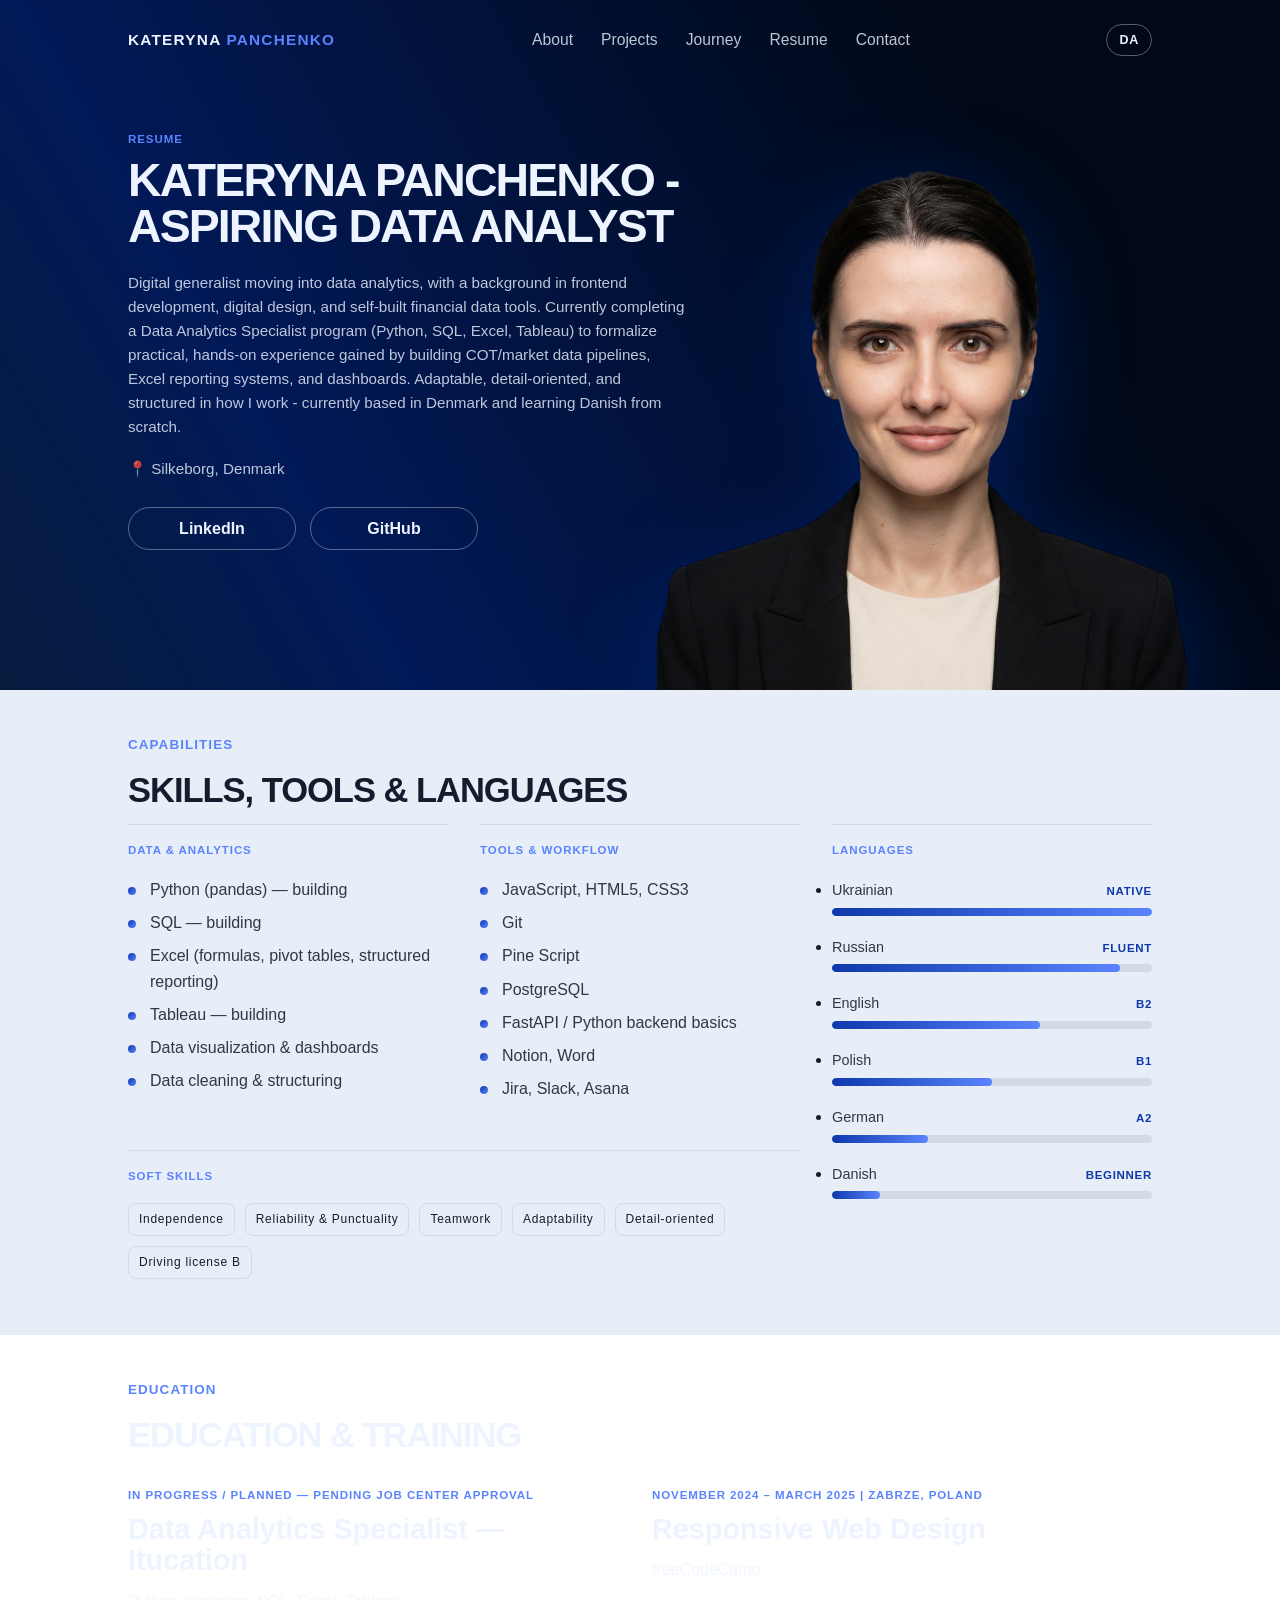
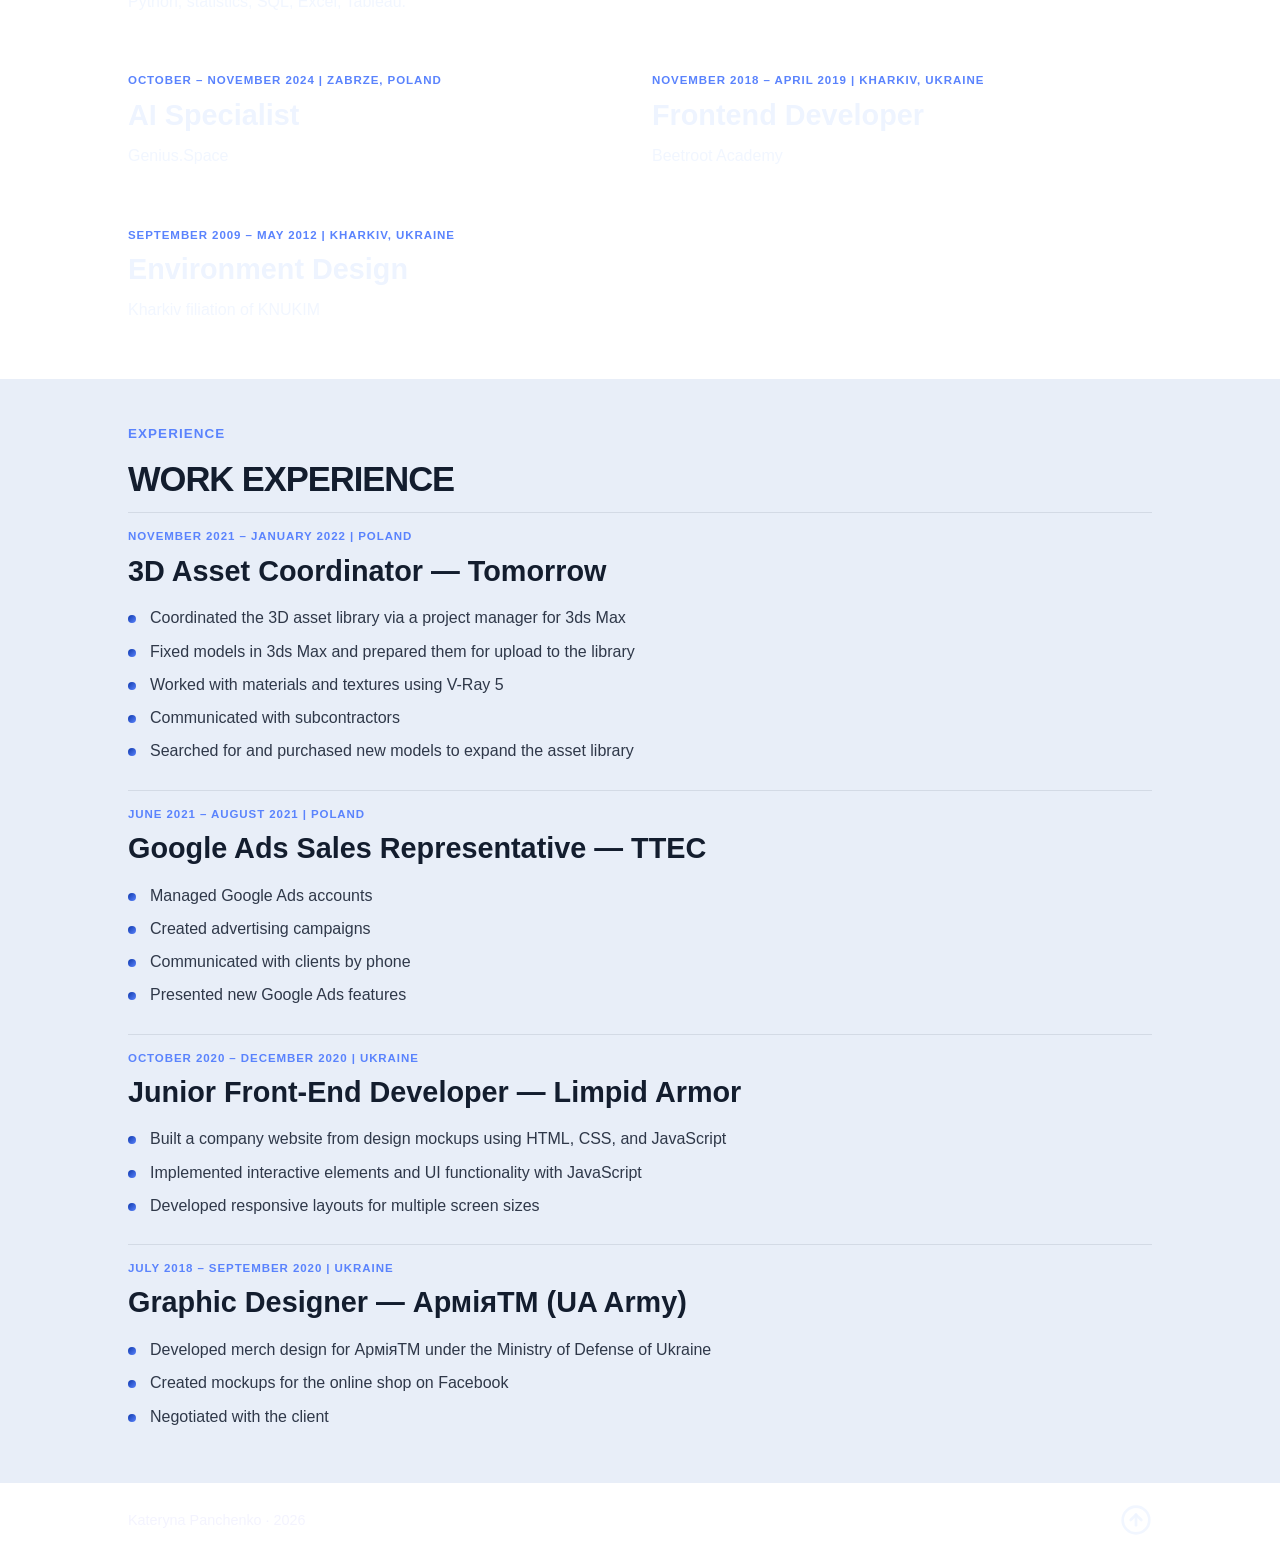
==== resume.html @ b33d7dc9 "fix" ====
<!doctype html>
<html lang="en">
  <head>
    <meta charset="UTF-8" />
    <meta name="viewport" content="width=device-width, initial-scale=1.0" />
    <title>Kateryna Panchenko | Resume — Data Analyst</title>
    <link rel="icon" type="image/x-icon" href="/img/favicon.ico" />
    <meta
      name="description"
      content="Resume of Kateryna Panchenko - aspiring Data Analyst with a technical background, skills, experience and education." />
    <link rel="stylesheet" href="style.css" />
  </head>
  <body class="page-resume">
    <div id="scroll-progress"></div>
    <header class="navbar">
      <div class="site-grid"></div>
      <div class="container nav-inner">
        <a href="index.html#top" class="brand">KATERYNA <span>PANCHENKO</span></a>
        <nav class="nav-links" id="nav-links">
          <a href="index.html#about" data-i18n="nav.about">About</a>
          <a href="index.html#projects" data-i18n="nav.projects">Projects</a>
          <a href="index.html#journey" data-i18n="nav.journey">Journey</a>
          <a href="resume.html" data-i18n="nav.resume">Resume</a>
          <a href="index.html#contact" data-i18n="nav.contact">Contact</a>
        </nav>
        <div class="nav-controls">
          <button type="button" class="lang-toggle" aria-label="Switch language">DA</button>
          <button type="button" class="nav-burger" aria-label="Open menu" aria-expanded="false" aria-controls="nav-links">
            <span></span><span></span><span></span>
          </button>
        </div>
      </div>
    </header>

    <main id="top">
      <section class="section hero section-dark resume-hero">
        <div class="site-grid"></div>
        <div class="container hero-layout">
          <div class="hero-left resume-title fade-up">
            <div class="mini-kicker" data-i18n="resume.kicker">Resume</div>
            <h1 data-i18n="resume.name.tagline">Kateryna Panchenko - Aspiring Data Analyst</h1>
            <p class="resume-hero-lead" data-i18n="resume.summary">
              Digital generalist moving into data analytics, with a background in frontend development, digital design, and self-built financial data
              tools. Currently completing a Data Analytics Specialist program (Python, SQL, Excel, Tableau) to formalize practical, hands-on
              experience gained by building COT/market data pipelines, Excel reporting systems, and dashboards. Adaptable, detail-oriented, and
              structured in how I work - currently based in Denmark and learning Danish from scratch.
            </p>
            <ul class="resume-contact-strip">
              <li>📍 Silkeborg, Denmark</li>
            </ul>
            <div class="hero-actions">
              <a class="btn btn-outline" href="https://www.linkedin.com/in/kp-cv" target="_blank" rel="noreferrer">LinkedIn</a>
              <a class="btn btn-outline" href="https://github.com/catherinap" target="_blank" rel="noreferrer">GitHub</a>
            </div>
          </div>

          <aside class="hero-right fade-up resume-photo-panel">
            <img class="resume-portrait" src="img/avatar-Photoroom.png" alt="Portrait of Kateryna Panchenko" />
          </aside>
        </div>
      </section>

      <section id="skills" class="section section-light">
        <div class="site-grid"></div>
        <div class="container section-head-unique fade-up">
          <div>
            <div class="section-kicker section-kicker-dark" data-i18n="resume.skills.kicker">Capabilities</div>
            <h2 class="section-title section-title-dark" data-i18n="resume.skills.title">Skills, tools &amp; languages</h2>
          </div>
        </div>

        <div class="container three-column-blocks skills-grid">
          <article class="content-block fade-up skills-data">
            <div class="mini-kicker mini-kicker-dark" data-i18n="resume.skills.data.kicker">Data &amp; Analytics</div>
            <ul class="bullet-list">
              <li data-i18n="resume.skills.data.li1">Python (pandas) — building</li>
              <li data-i18n="resume.skills.data.li2">SQL — building</li>
              <li data-i18n="resume.skills.data.li3">Excel (formulas, pivot tables, structured reporting)</li>
              <li data-i18n="resume.skills.data.li4">Tableau — building</li>
              <li data-i18n="resume.skills.data.li5">Data visualization &amp; dashboards</li>
              <li data-i18n="resume.skills.data.li6">Data cleaning &amp; structuring</li>
            </ul>
          </article>

          <article class="content-block fade-up skills-tools">
            <div class="mini-kicker mini-kicker-dark" data-i18n="resume.skills.tools.kicker">Tools &amp; Workflow</div>
            <ul class="bullet-list">
              <li>JavaScript, HTML5, CSS3</li>
              <li>Git</li>
              <li>Pine Script</li>
              <li>PostgreSQL</li>
              <li>FastAPI / Python backend basics</li>
              <li>Notion, Word</li>
              <li>Jira, Slack, Asana</li>
            </ul>
          </article>

          <article class="content-block fade-up skills-lang">
            <div class="mini-kicker mini-kicker-dark" data-i18n="resume.skills.lang.kicker">Languages</div>
            <ul class="lang-bar-list">
              <li class="lang-bar-item">
                <div class="lang-bar-label">
                  <span data-i18n="resume.lang.uk.name">Ukrainian</span>
                  <span class="lang-bar-level" data-i18n="resume.lang.uk.level">Native</span>
                </div>
                <div class="lang-bar-track"><div class="lang-bar-fill" data-width="100"></div></div>
              </li>
              <li class="lang-bar-item">
                <div class="lang-bar-label">
                  <span data-i18n="resume.lang.ru.name">Russian</span>
                  <span class="lang-bar-level" data-i18n="resume.lang.ru.level">Fluent</span>
                </div>
                <div class="lang-bar-track"><div class="lang-bar-fill" data-width="90"></div></div>
              </li>
              <li class="lang-bar-item">
                <div class="lang-bar-label">
                  <span data-i18n="resume.lang.en.name">English</span>
                  <span class="lang-bar-level" data-i18n="resume.lang.en.level">B2</span>
                </div>
                <div class="lang-bar-track"><div class="lang-bar-fill" data-width="65"></div></div>
              </li>
              <li class="lang-bar-item">
                <div class="lang-bar-label">
                  <span data-i18n="resume.lang.pl.name">Polish</span>
                  <span class="lang-bar-level" data-i18n="resume.lang.pl.level">B1</span>
                </div>
                <div class="lang-bar-track"><div class="lang-bar-fill" data-width="50"></div></div>
              </li>
              <li class="lang-bar-item">
                <div class="lang-bar-label">
                  <span data-i18n="resume.lang.de.name">German</span>
                  <span class="lang-bar-level" data-i18n="resume.lang.de.level">A2</span>
                </div>
                <div class="lang-bar-track"><div class="lang-bar-fill" data-width="30"></div></div>
              </li>
              <li class="lang-bar-item">
                <div class="lang-bar-label">
                  <span data-i18n="resume.lang.da.name">Danish</span>
                  <span class="lang-bar-level" data-i18n="resume.lang.da.level">Beginner</span>
                </div>
                <div class="lang-bar-track"><div class="lang-bar-fill" data-width="15"></div></div>
              </li>
            </ul>
          </article>

          <article class="content-block fade-up skills-soft">
            <div class="mini-kicker mini-kicker-dark" data-i18n="resume.skills.other.kicker">Soft Skills</div>
            <ul class="chip-list">
              <li data-i18n="resume.skills.other.chip1">Independence</li>
              <li data-i18n="resume.skills.other.chip2">Reliability &amp; Punctuality</li>
              <li data-i18n="resume.skills.other.chip3">Teamwork</li>
              <li data-i18n="resume.skills.other.chip4">Adaptability</li>
              <li data-i18n="resume.skills.other.chip5">Detail-oriented</li>
              <li data-i18n="resume.skills.other.chip6">Driving license B</li>
              <!-- Curiosity / Growth mindset, Analytical mindset, Problem-solving -->
            </ul>
          </article>
        </div>
      </section>

      <section id="education" class="section section-dark">
        <div class="site-grid"></div>
        <div class="container section-head-unique fade-up">
          <div>
            <div class="section-kicker" data-i18n="resume.edu.kicker">Education</div>
            <h2 class="section-title" data-i18n="resume.edu.title">Education &amp; training</h2>
          </div>
        </div>

        <div class="container two-column-blocks">
          <article class="content-block fade-up">
            <div class="mini-kicker mini-kicker-dark" data-i18n="resume.edu.item0.status">In progress / planned — pending job center approval</div>
            <h3>Data Analytics Specialist — Itucation</h3>
            <p data-i18n="resume.edu.item0.text">
              Python, statistics, SQL, Excel, Tableau. <span class="placeholder-note">[PLACEHOLDER: confirm start date]</span> | Online, Denmark
            </p>
          </article>

          <article class="content-block fade-up">
            <div class="mini-kicker mini-kicker-dark">November 2024 – March 2025 | Zabrze, Poland</div>
            <h3>
              <a href="https://www.freecodecamp.org/certification/panchenko_kate/responsive-web-design" target="_blank" rel="noreferrer"
                >Responsive Web Design</a
              >
            </h3>
            <p>freeCodeCamp</p>
          </article>

          <article class="content-block fade-up">
            <div class="mini-kicker mini-kicker-dark">October – November 2024 | Zabrze, Poland</div>
            <h3>
              <a href="https://genius.space/crt-verify/?verify=8de057b5-024d-48d0-895b-f8e99a1886ad" target="_blank" rel="noreferrer"
                >AI Specialist</a
              >
            </h3>
            <p>Genius.Space</p>
          </article>

          <article class="content-block fade-up">
            <div class="mini-kicker mini-kicker-dark">November 2018 – April 2019 | Kharkiv, Ukraine</div>
            <h3>
              <a href="https://drive.google.com/file/d/1MfZUQa8J9klV7fsgFQNIrKaz-RvVZWYd/view?usp=sharing" target="_blank" rel="noreferrer"
                >Frontend Developer</a
              >
            </h3>
            <p>Beetroot Academy</p>
          </article>

          <article class="content-block fade-up">
            <div class="mini-kicker mini-kicker-dark">September 2009 – May 2012 | Kharkiv, Ukraine</div>
            <h3 data-i18n="resume.edu.item4.title">Environment Design</h3>
            <p>Kharkiv filiation of KNUKIM</p>
          </article>
        </div>
      </section>

      <section id="experience" class="section section-light">
        <div class="site-grid"></div>
        <div class="container section-head-unique fade-up">
          <div>
            <div class="section-kicker section-kicker-dark" data-i18n="resume.exp.kicker">Experience</div>
            <h2 class="section-title section-title-dark" data-i18n="resume.exp.title">Work experience</h2>
          </div>
        </div>

        <div class="container project-list">
          <article class="journey-card fade-up">
            <div class="mini-kicker mini-kicker-dark" data-i18n="resume.exp.role1.dates">November 2021 – January 2022 | Poland</div>
            <h3 data-i18n="resume.exp.role1.title">3D Asset Coordinator — Tomorrow</h3>
            <ul class="bullet-list">
              <li data-i18n="resume.exp.role1.li1">Coordinated the 3D asset library via a project manager for 3ds Max</li>
              <li data-i18n="resume.exp.role1.li2">Fixed models in 3ds Max and prepared them for upload to the library</li>
              <li data-i18n="resume.exp.role1.li3">Worked with materials and textures using V-Ray 5</li>
              <li data-i18n="resume.exp.role1.li4">Communicated with subcontractors</li>
              <li data-i18n="resume.exp.role1.li5">Searched for and purchased new models to expand the asset library</li>
            </ul>
          </article>

          <article class="journey-card fade-up">
            <div class="mini-kicker mini-kicker-dark" data-i18n="resume.exp.role2.dates">June 2021 – August 2021 | Poland</div>
            <h3 data-i18n="resume.exp.role2.title">Google Ads Sales Representative — TTEC</h3>
            <ul class="bullet-list">
              <li data-i18n="resume.exp.role2.li1">Managed Google Ads accounts</li>
              <li data-i18n="resume.exp.role2.li2">Created advertising campaigns</li>
              <li data-i18n="resume.exp.role2.li3">Communicated with clients by phone</li>
              <li data-i18n="resume.exp.role2.li4">Presented new Google Ads features</li>
            </ul>
          </article>

          <article class="journey-card fade-up">
            <div class="mini-kicker mini-kicker-dark" data-i18n="resume.exp.role3.dates">October 2020 – December 2020 | Ukraine</div>
            <h3 data-i18n="resume.exp.role3.title">Junior Front-End Developer — Limpid Armor</h3>
            <ul class="bullet-list">
              <li data-i18n="resume.exp.role3.li1">Built a company website from design mockups using HTML, CSS, and JavaScript</li>
              <li data-i18n="resume.exp.role3.li2">Implemented interactive elements and UI functionality with JavaScript</li>
              <li data-i18n="resume.exp.role3.li3">Developed responsive layouts for multiple screen sizes</li>
            </ul>
          </article>

          <article class="journey-card fade-up">
            <div class="mini-kicker mini-kicker-dark" data-i18n="resume.exp.role4.dates">July 2018 – September 2020 | Ukraine</div>
            <h3 data-i18n="resume.exp.role4.title">Graphic Designer — АрміяTM (UA Army)</h3>
            <ul class="bullet-list">
              <li data-i18n="resume.exp.role4.li1">Developed merch design for АрміяTM under the Ministry of Defense of Ukraine</li>
              <li data-i18n="resume.exp.role4.li2">Created mockups for the online shop on Facebook</li>
              <li data-i18n="resume.exp.role4.li3">Negotiated with the client</li>
            </ul>
          </article>
        </div>
      </section>
    </main>

    <footer class="footer">
      <div class="container footer-inner">
        <span>Kateryna Panchenko · 2026</span>
        <a href="#top" class="footer-top-link">
          <svg
            width="32"
            height="32"
            viewBox="0 0 24 24"
            fill="none"
            stroke="currentColor"
            stroke-width="2"
            stroke-linecap="round"
            stroke-linejoin="round"
            aria-hidden="true">
            <circle cx="12" cy="12" r="10"></circle>
            <polyline points="8 12 12 8 16 12"></polyline>
            <line x1="12" y1="16" x2="12" y2="8"></line>
          </svg>
        </a>
      </div>
    </footer>

    <script src="js/i18n.js"></script>
    <script>
      const navBurger = document.querySelector(".nav-burger");
      const navLinksEl = document.getElementById("nav-links");

      if (navBurger && navLinksEl) {
        navBurger.addEventListener("click", () => {
          const isOpen = navLinksEl.classList.toggle("is-open");
          navBurger.classList.toggle("is-open", isOpen);
          navBurger.setAttribute("aria-expanded", isOpen ? "true" : "false");
          document.body.classList.toggle("nav-open", isOpen);
        });

        navLinksEl.querySelectorAll("a").forEach((link) => {
          link.addEventListener("click", () => {
            navLinksEl.classList.remove("is-open");
            navBurger.classList.remove("is-open");
            navBurger.setAttribute("aria-expanded", "false");
            document.body.classList.remove("nav-open");
          });
        });
      }

      // Reuse the same scroll-progress + reveal logic from script.js
      const observer = new IntersectionObserver(
        (entries) => {
          entries.forEach((entry) => {
            if (entry.isIntersecting) {
              entry.target.classList.add("visible");
              observer.unobserve(entry.target);
            }
          });
        },
        { threshold: 0.14 },
      );
      document.querySelectorAll(".fade-up, .reveal").forEach((item) => observer.observe(item));

      // Animate language proficiency bars into view once
      const langBarObserver = new IntersectionObserver(
        (entries) => {
          entries.forEach((entry) => {
            if (entry.isIntersecting) {
              entry.target.style.width = entry.target.dataset.width + "%";
              langBarObserver.unobserve(entry.target);
            }
          });
        },
        { threshold: 0.4 },
      );
      document.querySelectorAll(".lang-bar-fill").forEach((bar) => langBarObserver.observe(bar));

      window.addEventListener("beforeprint", () => {
        document.querySelectorAll(".lang-bar-fill").forEach((bar) => {
          bar.style.width = bar.dataset.width + "%";
        });
      });

      const navbar = document.querySelector(".navbar");
      let lastScrollY = window.scrollY;
      function handleNavbar() {
        const currentScrollY = window.scrollY;
        if (currentScrollY > 10) {
          navbar.classList.add("is-scrolled");
        } else {
          navbar.classList.remove("is-scrolled");
          navbar.classList.remove("is-hidden");
        }
        if (currentScrollY > 140 && currentScrollY > lastScrollY) {
          navbar.classList.add("is-hidden");
        } else {
          navbar.classList.remove("is-hidden");
        }
        lastScrollY = currentScrollY;
      }
      window.addEventListener("scroll", handleNavbar, { passive: true });
      handleNavbar();

      const scrollProgress = document.getElementById("scroll-progress");
      function updateScrollProgress() {
        const scrollTop = window.scrollY;
        const docHeight = document.documentElement.scrollHeight - window.innerHeight;
        const progress = docHeight > 0 ? (scrollTop / docHeight) * 100 : 0;
        scrollProgress.style.width = progress + "%";
      }
      window.addEventListener("scroll", updateScrollProgress, { passive: true });
      window.addEventListener("resize", updateScrollProgress, { passive: true });
      updateScrollProgress();
    </script>
  </body>
</html>
---- style.css ----
:root {
  --bg-dark: #091040;
  --bg-light: #e8eef8;
  --accent: #0e38ac;
  --accent-soft: #5a83fd;
  --text-light: #eef4ff;
  --text-dark: #131d2e;
  --muted-light: rgba(238, 244, 255, 0.8);
  --muted-dark: rgba(6, 16, 34, 0.82);
  --line-dark: rgba(255, 255, 255, 0.08);
  --line-light: rgba(6, 16, 34, 0.09);
  --shadow: 0 18px 40px rgba(0, 0, 0, 0.32);
  --container: 1024px;
  --header-h: 80px;
  --navbar-bg: rgba(18, 21, 38, 0.88);
  --panel-color-light: #011957;
  --grad-dark: #010918;
  --grad-end: #081d37;
}

* {
  box-sizing: border-box;
  margin: 0;
  padding: 0;
}

html {
  scroll-behavior: smooth;
}

body {
  font-family: Inter, Arial, Helvetica, sans-serif;
  background: linear-gradient(240deg, var(--grad-dark) 20%, var(--panel-color-light) 70%, var(--grad-end) 100%);
  background-attachment: fixed;
  color: var(--text-light);
  line-height: 1.58;
}

body.modal-open {
  overflow: hidden;
}

#scroll-progress {
  position: fixed;
  border-radius: 0 0 99px 99px;
  top: 0;
  left: 0;
  height: 3px;
  width: 0;
  z-index: 60;
  background: linear-gradient(90deg, var(--accent), var(--accent-soft));
  box-shadow: 0 0 10px rgba(91, 130, 232, 0.5);
  transition: width 0.08s linear;
  pointer-events: none;
}

/* ── Scrollbar ──────────────────────────────────────────────────────────── */
::-webkit-scrollbar {
  width: 4px;
  height: 4px;
}

::-webkit-scrollbar-thumb {
  background: linear-gradient(0deg, var(--accent), var(--accent-soft));
  border-radius: 999px;
}

::-webkit-scrollbar-track {
  background: var(--bg-dark);
}

img {
  display: block;
  max-width: 100%;
}

button {
  font: inherit;
}

button,
a {
  color: inherit;
  text-decoration: none;
}

.container {
  width: min(var(--container), calc(100% - 48px));
  margin: 0 auto;
  position: relative;
  z-index: 2;
}

.navbar {
  position: fixed;
  top: 0;
  left: 0;
  right: 0;
  z-index: 50;
  transform: translateY(0);
  transition: transform 0.28s ease, background-color 0.28s ease, border-color 0.28s ease, backdrop-filter 0.28s ease;
  background: transparent;
  border-bottom: 1px solid transparent;
  backdrop-filter: blur(0px);
}

.navbar.is-scrolled {
  border-bottom-color: var(--line-dark);
  backdrop-filter: blur(10px);
}

.navbar.is-hidden {
  transform: translateY(calc(-100% - 2px));
}

.nav-inner {
  min-height: var(--header-h);
  display: flex;
  align-items: center;
  justify-content: space-between;
  gap: 24px;
}

.brand {
  font-weight: 800;
  letter-spacing: 0.08em;
  text-transform: uppercase;
  font-size: 0.96rem;
}

.brand span {
  color: var(--accent-soft);
}

.nav-links {
  display: flex;
  gap: 28px;
  flex-wrap: wrap;
  align-items: center;
}

.nav-links a {
  position: relative;
  color: var(--muted-light);
  font-size: 0.98rem;
  transition: color 0.2s ease;
}

.nav-links a::after {
  content: "";
  position: absolute;
  left: 0;
  bottom: -4px;
  width: 100%;
  height: 2px;
  background: linear-gradient(90deg, var(--accent), var(--accent-soft));
  border-radius: 999px;
  transform: scaleX(0);
  transform-origin: left;
  transition: transform 0.28s ease;
}

.nav-links a:hover {
  color: var(--text-light);
}

.nav-links a:hover::after {
  transform: scaleX(1);
}

.section {
  margin-bottom: 0;
  position: relative;
  overflow: hidden;
}

.section-dark {
  background-color: transparent;
  color: var(--text-light);
}

.section-light {
  background: var(--bg-light);
  color: var(--text-dark);
}

.hero {
  padding: calc(var(--header-h) + 54px) 0 100px;
}

.hero-layout {
  display: grid;
  grid-template-columns: 1.1fr 0.9fr;
  /* gap: 50px; */
  align-items: start;
}

.hero-left h1 {
  font-size: clamp(2.55rem, 3.5vw, 4.6rem);
  line-height: 0.98;
  letter-spacing: -0.04em;
  text-transform: uppercase;
  max-width: 17ch;
  margin-bottom: 22px;
}

.hero-lead,
.section-intro,
.content-block p,
.project-text p,
.journey-card p,
.contact-link,
.hero-panel p {
  font-size: 1rem;
}

.hero-lead {
  max-width: 55ch;
  color: var(--muted-light);
  margin-bottom: 28px;
}

.hero-actions {
  display: flex;
  flex-wrap: wrap;
  gap: 14px;
}

.btn {
  position: relative;
  min-height: 43px;
  min-width: 168px;
  padding: 0 30px;
  border-radius: 999px;
  display: inline-flex;
  align-items: center;
  justify-content: center;
  font-weight: 700;
  border: 1px solid transparent;
  overflow: hidden;
  transition: transform 0.22s ease, background-color 0.22s ease, border-color 0.22s ease, box-shadow 0.22s ease;
}

.btn::after {
  content: "";
  position: absolute;
  top: 0;
  left: -120%;
  width: 60%;
  height: 100%;
  background: linear-gradient(120deg, transparent, rgba(255, 255, 255, 0.35), transparent);
  transform: skewX(-18deg);
  transition: left 0.55s ease;
  pointer-events: none;
}

.btn:hover {
  transform: translateY(-2px);
}

.btn:hover::after {
  left: 130%;
}

.btn-primary {
  background: var(--accent);
  color: #fff;
}

.btn-primary:hover {
  background: var(--accent-soft);
  box-shadow: 0 10px 28px rgba(91, 130, 232, 0.45);
}

.btn-outline {
  border-color: rgba(255, 255, 255, 0.35);
  color: var(--text-light);
}

.btn-outline:hover {
  border-color: var(--accent-soft);
  box-shadow: 0 0 0 1px var(--accent-soft), 0 10px 28px rgba(91, 130, 232, 0.25);
}

.section-kicker,
.mini-kicker,
.metric-label,
.project-number,
.journey-step {
  text-transform: uppercase;
  font-weight: 800;
  letter-spacing: 0.08em;
}

.section-kicker {
  color: var(--accent-soft);
  font-size: 0.84rem;
  margin-bottom: 18px;
}

.section-kicker-dark,
.mini-kicker-dark {
  color:var(--accent-soft);
}

.mini-kicker,
.metric-label {
  font-size: 0.72rem;
  margin-bottom: 10px;
  color: var(--accent-soft);
}

.metric-label {
  display: block;
}

.hero-right {
  display: grid;
  gap: 20px;
}

.hero-panel {
  padding: 24px;
  border: 1px solid var(--line-dark);
  border-radius: 10px;
  background: rgba(255, 255, 255, 0.03);
  box-shadow: 0 0 0 1px rgba(91, 130, 232, 0.06), 0 8px 32px rgba(91, 130, 232, 0.10);
}

.hero-panel-top {
  display: grid;
  grid-template-columns: 96px 1fr;
  gap: 18px;
  align-items: center;
}

.hero-panel h2,
.hero-panel h3 {
  font-size: 1.38rem;
  margin-bottom: 8px;
}

.hero-panel p {
  color: var(--muted-light);
}

.hero-panel p + p {
  margin-top: 12px;
}

.hero-metrics {
  display: grid;
  gap: 16px;
  margin-top: 18px;
  padding-top: 18px;
  border-top: 1px solid var(--line-dark);
}

.hero-metrics strong {
  font-size: 1.05rem;
  font-weight: 500;
}

.avatar {
  width: 96px;
  height: 96px;
  overflow: hidden;
  border-radius: 10px;
  border: 1px solid var(--line-dark);
}

.avatar img {
  width: 100%;
  height: 100%;
  object-fit: cover;
}

.section-head {
  padding: 46px 0 26px;
  display: grid;
  grid-template-columns: 0.95fr 1.05fr;
  gap: 32px;
  align-items: end;
}

.section-head-unique {
    padding: 46px 0 26px;
}

.section-head-unique h2 {
    font-size: clamp(1.5rem, 2.7vw, 2.5rem);
}

.section-title {
  font-size: clamp(2rem, 3vw, 3.35rem);
  line-height: 1;
  letter-spacing: -0.03em;
  text-transform: uppercase;
}

.section-title-dark {
  color: var(--text-dark);
}

.section-intro {
  color: var(--muted-light);
  max-width: 58ch;
  margin-top: 10px;
}

.section-intro-dark {
  color: var(--muted-dark);
}

.bullet-list {
  list-style: none;
  display: grid;
  gap: 8px;
  margin-top: 18px;
}

.bullet-list li {
  padding-left: 22px;
  position: relative;
  color: var(--muted-dark);
}

.bullet-list li::before {
    content: "";
    width: 8px;
    height: 8px;
    border-radius: 999px;
    background: linear-gradient(135deg, var(--accent), var(--accent-soft));
    position: absolute;
    left: 0;
    top: 10px;
}

.two-column-blocks,
.contact-layout {
  padding-bottom: 46px;
  display: grid;
  grid-template-columns: 0.9fr 0.9fr;
  gap: 60px;
}

.content-block {
  padding: 28px 0;
  border-top: 1px solid var(--line-light);
}

.content-block h3,
.project-text h3,
.journey-card h3 {
  font-size: 1.8rem;
  line-height: 1.1;
  margin-bottom: 12px;
}

.content-block p {
  color: var(--muted-dark);
  max-width: 58ch;
}

.chip-list {
  display: flex;
  flex-wrap: wrap;
  gap: 10px;
  list-style: none;
  margin-top: 18px;
}

.chip-list li {
  letter-spacing: 0.06em;
  padding: 6px 10px;
  border: 1px solid var(--line-light);
  border-radius: 8px;
  font-size: 0.75rem;
  transition: transform 0.2s ease, border-color 0.2s ease, box-shadow 0.2s ease, background 0.2s ease;
}

.chip-list li:hover {
  border-color: var(--accent-soft);
  box-shadow: 0 0 14px rgba(91, 130, 232, 0.20);
}

.dark-chips li {
  border-color: var(--line-dark);
}

.dark-chips li:hover {
  border-color: var(--accent-soft);
  background: rgba(91, 130, 232, 0.08);
}

.dark-chips li {
  border-color: var(--line-dark);
}

.project-list {
  padding-bottom: 46px;
  display: grid;
}

.project-item {
  display: grid;
  grid-template-columns: 1fr 1fr;
  gap: 28px;
  padding: 28px 0;
  align-items: start;
}

.project-item+.project-item {
  border-top: 1px solid var(--line-dark);
  padding-top: 48px;
  margin-top: 20px;
}

.project-number {
  font-size: 0.92rem;
  color: var(--accent-soft);
  margin-bottom: 12px;
}

.project-text p {
  color: var(--muted-light);
  max-width: 58ch;
}

.project-media-grid {
  display: grid;
  grid-template-columns: repeat(2, minmax(0, 1fr));
  gap: 16px;
  align-items: start; 
}

.project-media-grid.one-up {
  grid-template-columns: 1fr;
}

.project-media-grid.three-up {
  grid-template-columns: repeat(3, minmax(0, 1fr));
}

.project-media-stack {
  display: grid;
  gap: 16px;
  align-items: start;
}

.project-media-stack .project-shot-row {
  display: grid;
  grid-template-columns: repeat(auto-fit, minmax(0, 1fr));
  gap: 16px;
}

.project-media-stack .project-shot-lead {
  min-height: 300px;
}

.project-media-stack .project-shot-lead img {
  height: 300px;
}

.project-media-stack .project-shot-row .project-shot {
  min-height: 0;
}

.project-media-stack .project-shot-row .project-shot img {
  height: auto;
  aspect-ratio: 16 / 9;
}

.project-shot {
  position: relative;
  background: linear-gradient(180deg, rgba(255, 255, 255, 0.04), rgba(255, 255, 255, 0.015));
  border: 1px solid rgba(255, 255, 255, 0.09);
  border-radius: 8px;
  padding: 6px;
  width: 100%;
  cursor: zoom-in;
  overflow: hidden;
  min-height: 220px;
  box-shadow: 0 0 0 1px rgba(91, 130, 232, 0.05), 0 0 20px rgba(91, 130, 232, 0.28);
  transition:
    transform 0.28s ease,
    border-color 0.28s ease,
    box-shadow 0.28s ease,
    background 0.28s ease;
}

.project-shot::before {
  content: "";
  position: absolute;
  inset: 0;
  background:
      linear-gradient(135deg,
          rgba(125, 177, 255, 0.05),
          transparent 38%,
          transparent 62%,
          rgba(125, 177, 255, 0.03));
  pointer-events: none;
}

.project-shot img {
  width: 100%;
  height: 220px;
  object-fit: cover;
  border: 1px solid rgba(255, 255, 255, 0.06);
  border-radius: 6px;
  display: block;
  filter: saturate(0.92) brightness(0.96) contrast(1.03);
  transition:
      transform 0.35s ease,
      filter 0.35s ease;
}

.project-shot:hover {
  transform: translateY(-4px);
  border-color: var(--accent-soft);
  box-shadow: 0 0 0 1px rgba(91, 130, 232, 0.35), 0 0 35px rgba(91, 130, 232, 0.4);
  background: linear-gradient(180deg, rgba(255, 255, 255, 0.055), rgba(255, 255, 255, 0.02));
}

.project-shot:hover img {
  transform: scale(1.03);
  filter: saturate(1) brightness(1) contrast(1.05);
  border-color: rgba(91, 130, 232, 0.45);
}

.project-item.reverse .project-media-grid {
    order: 1;
}

.project-item.reverse .project-text {
    order: 2;
}

.journey-grid {
  padding-bottom: 46px;
  display: grid;
  grid-template-columns: repeat(3, 1fr);
  gap: 50px;
}

.journey-card {
  padding: 24px 0;
  border-top: 1px solid var(--line-light);
}

.journey-step {
  color: var(--accent-soft);
  font-size: 0.9rem;
  margin-bottom: 12px;
}

.journey-card p {
  color: var(--muted-dark);
}

.contact-layout {
  align-items: start;
  padding-top: 46px;
}

.contact-links {
  display: grid;
  gap: 10px;
}

.contact-link {
  display: flex;
  justify-content: space-between;
  gap: 20px;
  padding: 18px 0;
  border-top: 1px solid var(--line-dark);
  color: var(--text-light);
  transition: color 0.2s ease, border-color 0.2s ease, padding-left 0.25s ease;
}

.contact-link:hover {
  color: var(--accent-soft);
  padding-left: 10px;
  border-color: var(--accent-soft);
}

.contact-link.is-copied {
  color: var(--accent-soft);
}

.footer {
  padding: 20px 0 20px;
  font-size: 0.9rem;
  background-color: transparent;
  color: rgba(239, 239, 253, 0.72);
  border-top: 1px solid var(--line-dark);
}

.footer-inner {
  display: flex;
  justify-content: space-between;
  align-items: center;
  gap: 16px;
  flex-wrap: wrap;
}

.footer-top-link {
  display: inline-flex;
  align-items: center;
  gap: 8px;
  color: var(--muted-light);
  font-size: 0.92rem;
  font-weight: 600;
  transition: color 0.2s ease, transform 0.2s ease;
}

.footer-top-link:hover {
  color: var(--accent-soft);
}

.fade-up,
.reveal {
  opacity: 0;
  transform: translateY(22px);
  transition: opacity 0.75s ease, transform 0.75s ease;
}

.fade-up.visible,
.reveal.visible {
  opacity: 1;
  transform: translateY(0);
}

#lightbox {
  position: fixed;
  inset: 0;
  display: flex;
  justify-content: center;
  align-items: center;
  padding: 40px;
  background: rgba(0, 0, 0, 0.86);
  backdrop-filter: blur(8px);
  z-index: 9999;
  opacity: 0;
  visibility: hidden;
  pointer-events: none;
  transition: opacity 0.22s ease, visibility 0.22s ease;
}

#lightbox.active {
  opacity: 1;
  visibility: visible;
  pointer-events: auto;
}

.lightbox-figure {
  margin: 0;
  max-width: 92vw;
  max-height: 92vh;
  display: flex;
  flex-direction: column;
  align-items: center;
  gap: 12px;
  transform: scale(0.96);
  transition: transform 0.24s ease;
}

#lightbox.active .lightbox-figure {
  transform: scale(1);
}

#lightbox-img {
  max-width: 100%;
  max-height: 82vh;
  width: auto;
  height: auto;
  border-radius: 0;
  box-shadow: 0 30px 80px rgba(0, 0, 0, 0.45);
}

#lightbox-caption {
  color: #eef6ff;
  font-size: 0.92rem;
  text-align: center;
  max-width: 70ch;
}

#lightbox-close {
  position: absolute;
  top: 20px;
  right: 24px;
  width: 44px;
  height: 44px;
  border: none;
  border-radius: 999px;
  cursor: pointer;
  font-size: 1.5rem;
  line-height: 1;
  background: rgba(255, 255, 255, 0.1);
  color: #fff;
}

/* ── Skills grid: Soft Skills sits under columns 1+2, Languages spans
   both rows on the right — a proper aligned grid instead of a stacked mess */
.skills-grid {
  grid-template-areas:
    "data tools lang"
    "soft soft lang";
}

.skills-data {
  grid-area: data;
}

.skills-tools {
  grid-area: tools;
}

.skills-lang {
  grid-area: lang;
}

.skills-soft {
  grid-area: soft;
}

.lang-toggle {
  display: inline-flex;
  align-items: center;
  justify-content: center;
  line-height: 1;
  min-width: 44px;
  height: 32px;
  padding: 0 12px;
  border-radius: 999px;
  border: 1px solid rgba(255, 255, 255, 0.35);
  background: transparent;
  color: var(--text-light);
  font-weight: 700;
  font-size: 0.78rem;
  letter-spacing: 0.06em;
  cursor: pointer;
  transition: border-color 0.2s ease, color 0.2s ease, box-shadow 0.2s ease;
}

.lang-toggle:hover {
  border-color: var(--accent-soft);
  color: var(--accent-soft);
  box-shadow: 0 0 0 1px var(--accent-soft);
}

/* Resume page: contact strip under the summary */
.section-dark .content-block {
  border-top-color: var(--line-dark);
}

.section-dark .content-block p {
  color: var(--muted-light);
}

.resume-hero {
  padding-top: calc(var(--header-h) + 50px);
  padding-bottom: 0;
}

.resume-hero-lead {
  font-size: .95rem;
  /* max-width: 55ch; */
  color: var(--muted-light);
  margin-bottom: 10px;
}

.resume-photo-panel {
  display: flex;
  flex-direction: column;
  align-items: center;
  gap: 18px;
}

.resume-portrait {
  width: auto;
  height: auto;
  margin-top: 30px;
  object-fit: contain;
  max-width: 115%;
  filter: drop-shadow(0 22px 45px rgba(0, 46, 152, 0.45));
}

.resume-name-panel {
  text-align: center;
  width: 100%;
}

.resume-name-panel h2 {
  margin-bottom: 6px;
}

.resume-title h1 {
  font-size: 2.9rem;
  max-width: 100%;
}

.resume-contact-strip {
  list-style: none;
  display: flex;
  flex-wrap: wrap;
  gap: 10px;
  margin: 18px 0 26px;
  color: var(--muted-light);
  font-size: 0.95rem;
}

.resume-contact-strip a {
  color: var(--text-light);
  border-bottom: 1px solid transparent;
  transition: border-color 0.2s ease, color 0.2s ease;
}

.resume-contact-strip a:hover {
  color: var(--accent-soft);
  border-color: var(--accent-soft);
}

.page-resume .section-head-unique {
  padding: 44px 0 16px;
}

.page-resume .two-column-blocks {
  gap: 24px;
  padding-bottom: 40px;
}

.page-resume .three-column-blocks {
  gap: 32px;
  padding-bottom: 40px;
}

.page-resume .content-block {
  padding: 16px 0;
}

.page-resume .project-list {
  gap: 12px;
  padding-bottom: 40px;
}

.page-resume .journey-card {
  padding: 14px 0;
}

.lang-chips {
  margin-bottom: 30px;
}

.lang-chips li {
  font-size: 1rem;
}

/* Flags unfilled personal info so it's easy to spot before publishing */
.placeholder-note {
  display: inline-block;
  margin-left: 6px;
  padding: 2px 8px;
  border-radius: 6px;
  font-size: 0.72rem;
  font-weight: 700;
  letter-spacing: 0.03em;
  background: rgba(255, 196, 0, 0.16);
  color: #ffd866;
  border: 1px solid rgba(255, 196, 0, 0.35);
}

/* ── Resume "Skills, tools & languages" — 3-column layout ───────────────── */
.three-column-blocks {
  padding-bottom: 46px;
  display: grid;
  grid-template-columns: repeat(3, 1fr);
  gap: 40px;
}

.skills-subgroup {
  margin-top: 24px;
  padding-top: 20px;
  border-top: 1px solid var(--line-light);
}

/* ── Language proficiency bar chart ─────────────────────────────────────── */
.lang-bar-list {
  display: grid;
  gap: 18px;
  margin-top: 18px;
}

.lang-bar-label {
  display: flex;
  justify-content: space-between;
  align-items: baseline;
  margin-bottom: 6px;
  font-size: 0.9rem;
  color: var(--muted-dark);
}

.lang-bar-level {
  font-size: 0.72rem;
  font-weight: 800;
  letter-spacing: 0.06em;
  text-transform: uppercase;
  color: var(--accent);
}

.lang-bar-track {
  width: 100%;
  height: 8px;
  border-radius: 999px;
  background: var(--line-light);
  overflow: hidden;
}

.lang-bar-fill {
  height: 100%;
  width: 0%;
  border-radius: 999px;
  background: linear-gradient(90deg, var(--accent), var(--accent-soft));
  transition: width 1.1s cubic-bezier(0.22, 0.61, 0.36, 1);
}

/* Groups the language toggle + burger button together in the top-right corner */
.nav-controls {
  display: flex;
  align-items: center;
  gap: 12px;
}

.nav-burger {
  display: none;
  flex-direction: column;
  justify-content: center;
  align-items: center;
  gap: 5px;
  width: 40px;
  height: 40px;
  padding: 0;
  border: 1px solid rgba(255, 255, 255, 0.35);
  border-radius: 10px;
  background: transparent;
  cursor: pointer;
  transition: border-color 0.2s ease, box-shadow 0.2s ease;
}

.nav-burger:hover {
  border-color: var(--accent-soft);
  box-shadow: 0 0 0 1px var(--accent-soft);
}

.nav-burger span {
  display: block;
  width: 18px;
  height: 2px;
  background: var(--text-light);
  border-radius: 2px;
  transition: transform 0.25s ease, opacity 0.25s ease;
}

.nav-burger.is-open span:nth-child(1) {
  transform: translateY(7px) rotate(45deg);
}

.nav-burger.is-open span:nth-child(2) {
  opacity: 0;
}

.nav-burger.is-open span:nth-child(3) {
  transform: translateY(-7px) rotate(-45deg);
}

@media (max-width: 980px) {
.resume-title h1 {
    font-size: 2.5em;
  }

  .resume-hero-lead {
    font-size: 0.9em;
  }
}

@media (max-width: 880px) {
  .resume-title h1 {
    font-size: 2em;
  }

  .resume-hero-lead {
    font-size: 0.8em;
  }
}

@media (max-width: 800px) {
  .hero-actions {
    flex-flow: column;
  }
.hero-layout,
  .project-item,
  .section-head,
  .two-column-blocks,
  .contact-layout,
  .journey-grid {
    grid-template-columns: 1fr;
  }

  .project-media-grid.three-up {
    grid-template-columns: repeat(3, minmax(0, 1fr));
  }
  
  .nav-inner {
    min-height: auto;
    padding: 18px 0;
    flex-direction: column;
    align-items: flex-start;
  }

  .nav-links {
    gap: 16px;
  }

  .hero {
    padding-top: calc(var(--header-h) + 40px);
  }

  .hero-panel-top {
    grid-template-columns: 72px 1fr;
  }

  .avatar {
    width: 72px;
    height: 72px;
  }

  .project-media-grid,
  .project-media-grid.three-up {
    grid-template-columns: 1fr 1fr;
  }

  .three-column-blocks {
    grid-template-columns: 1fr;
  }

  .nav-inner {
    flex-direction: row;
    align-items: center;
    justify-content: space-between;
    min-height: var(--header-h);
    padding: 0;
  }

  .nav-burger {
    display: flex;
  }

  .nav-links {
    position: fixed;
    top: var(--header-h);
    left: 0;
    right: 0;
    flex-direction: column;
    align-items: stretch;
    gap: 0;
    background: var(--navbar-bg, rgba(9, 16, 64, 0.97));
    backdrop-filter: blur(12px);
    border-bottom: 1px solid var(--line-dark);
    max-height: 0;
    opacity: 0;
    overflow: hidden;
    pointer-events: none;
    transition: max-height 0.3s ease, opacity 0.25s ease;
    padding: 0 24px;
  }

  .nav-links.is-open {
    max-height: 60vh;
    opacity: 1;
    pointer-events: auto;
    padding: 10px 24px 18px;
  }

  .nav-links a {
    padding: 14px 0;
    width: 100%;
    border-bottom: 1px solid var(--line-dark);
  }

  .nav-links a::after {
    display: none;
  }

  body.nav-open {
    overflow: hidden;
  }

  .skills-grid {
    grid-template-columns: 1fr;
    grid-template-areas:
      "data"
      "tools"
      "soft"
      "lang";
  }

  .lang-bar-list {
    margin-left: 15px;
  }
}

@media (max-width: 640px) {
  .container {
    width: min(var(--container), calc(100% - 28px));
  }

  .hero-left h1 {
    max-width: 100%;
    font-size: clamp(2.15rem, 10vw, 3.3rem);
  }

  .section-title {
    font-size: clamp(1.7rem, 8vw, 2.6rem);
  }

 .project-media-grid,
 .project-media-grid.three-up,
 .project-media-grid.one-up {
   grid-template-columns: 1fr;
 }

 .project-media-stack .project-shot-row {
   grid-template-columns: 1fr 1fr;
 }

  .project-shot img {
    height: 210px;
  }

  .contact-link {
    flex-direction: column;
    align-items: flex-start;
  }

  #lightbox {
    padding: 18px;
  }

  .resume-contact-strip {
    flex-direction: column;
    gap: 8px;
  }
}

@media print {
  @page {
    size: A4;
    margin: 14mm;
  }

  .navbar,
  #scroll-progress,
  .lang-toggle,
  .footer,
  .site-grid,
  .no-print,
  #lightbox {
    display: none !important;
  }

  html,
  body {
    background: #ffffff !important;
    color: #131d2e !important;
  }

  .section,
  .section-light {
    background: #ffffff !important;
    color: #131d2e !important;
    padding: 6px 0 !important;
  }

  .container {
    width: 100% !important;
  }

  .hero {
    padding-top: 0 !important;
  }

  .hero-layout {
    grid-template-columns: 1fr !important;
    gap: 18px !important;
  }

  .resume-photo-panel {
    flex-direction: row;
    justify-content: flex-start;
    gap: 16px;
  }

  .resume-portrait {
    width: 90px !important;
    filter: none !important;
  }

  .resume-name-panel {
    text-align: left;
    border: none !important;
    background: none !important;
    box-shadow: none !important;
    padding: 0 !important;
  }

  .hero-panel {
    background: none !important;
    border: 1px solid #ddd !important;
    box-shadow: none !important;
  }

  .mini-kicker,
  .section-kicker,
  .section-kicker-dark,
  .mini-kicker-dark {
    color: #0e38ac !important;
  }

  .section-title,
  .section-title-dark,
  h1,
  h2,
  h3 {
    color: #131d2e !important;
  }

  .hero-lead,
  .section-intro,
  .section-intro-dark,
  .content-block p,
  .bullet-list li,
  p {
    color: #2a2a2a !important;
  }

  a {
    color: #0e38ac !important;
    text-decoration: none !important;
  }

  .chip-list li,
  .dark-chips li {
    border-color: #ccc !important;
    background: none !important;
    color: #131d2e !important;
  }

  .content-block,
  .journey-card {
    border-color: #ddd !important;
    page-break-inside: avoid;
    break-inside: avoid;
  }

  .two-column-blocks,
  .project-list,
  .journey-grid {
    display: block !important;
  }

  .content-block,
  .journey-card {
    margin-bottom: 10px;
  }

  .fade-up,
  .reveal {
    opacity: 1 !important;
    transform: none !important;
  }

  .placeholder-note {
    background: none !important;
    border: 1px solid #d99b00 !important;
    color: #8a5c00 !important;
  }

    .three-column-blocks {
      display: block !important;
    }
  
  .skills-subgroup {
    border-color: #ddd !important;
  }

  .lang-bar-track {
    background: #e6e6e6 !important;
  }

  .lang-bar-fill {
    background: #0e38ac !important;
    transition: none !important;
  }

  .lang-bar-label,
  .lang-bar-level {
    color: #131d2e !important;
  }
}
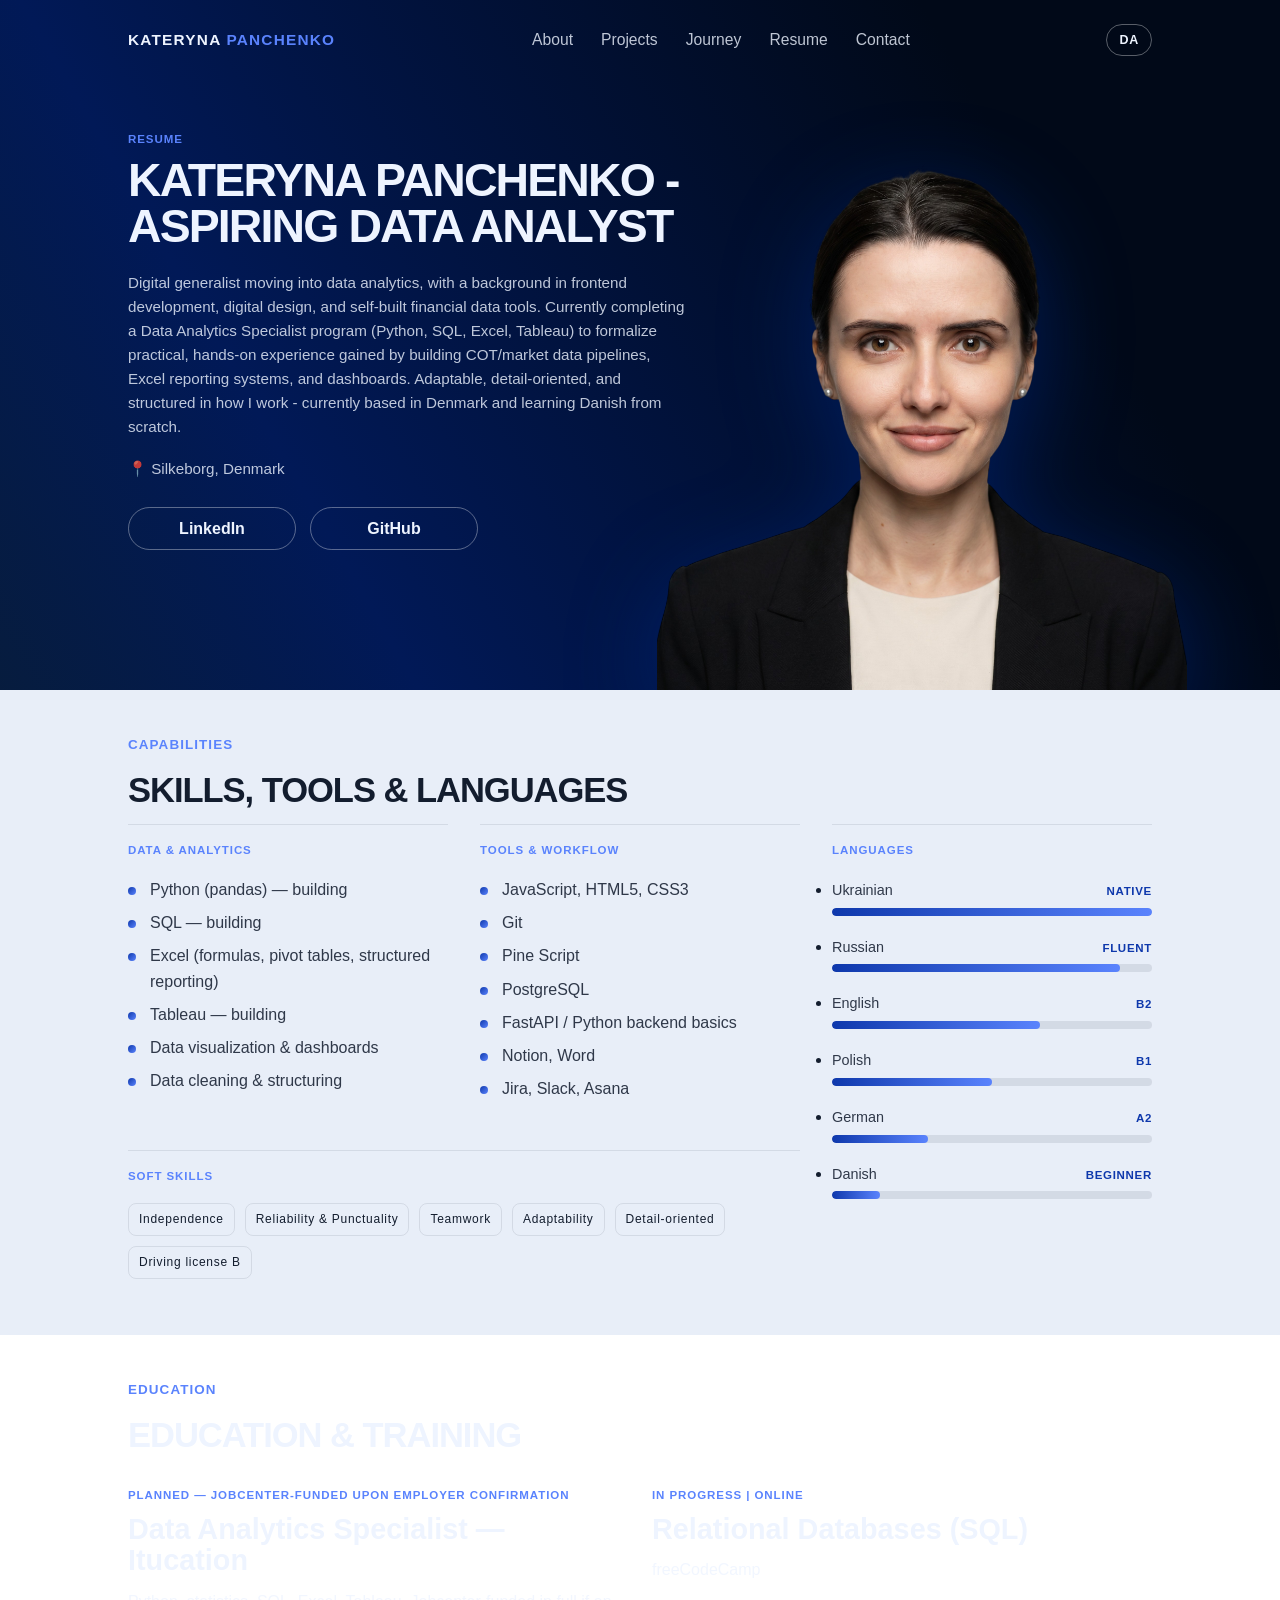
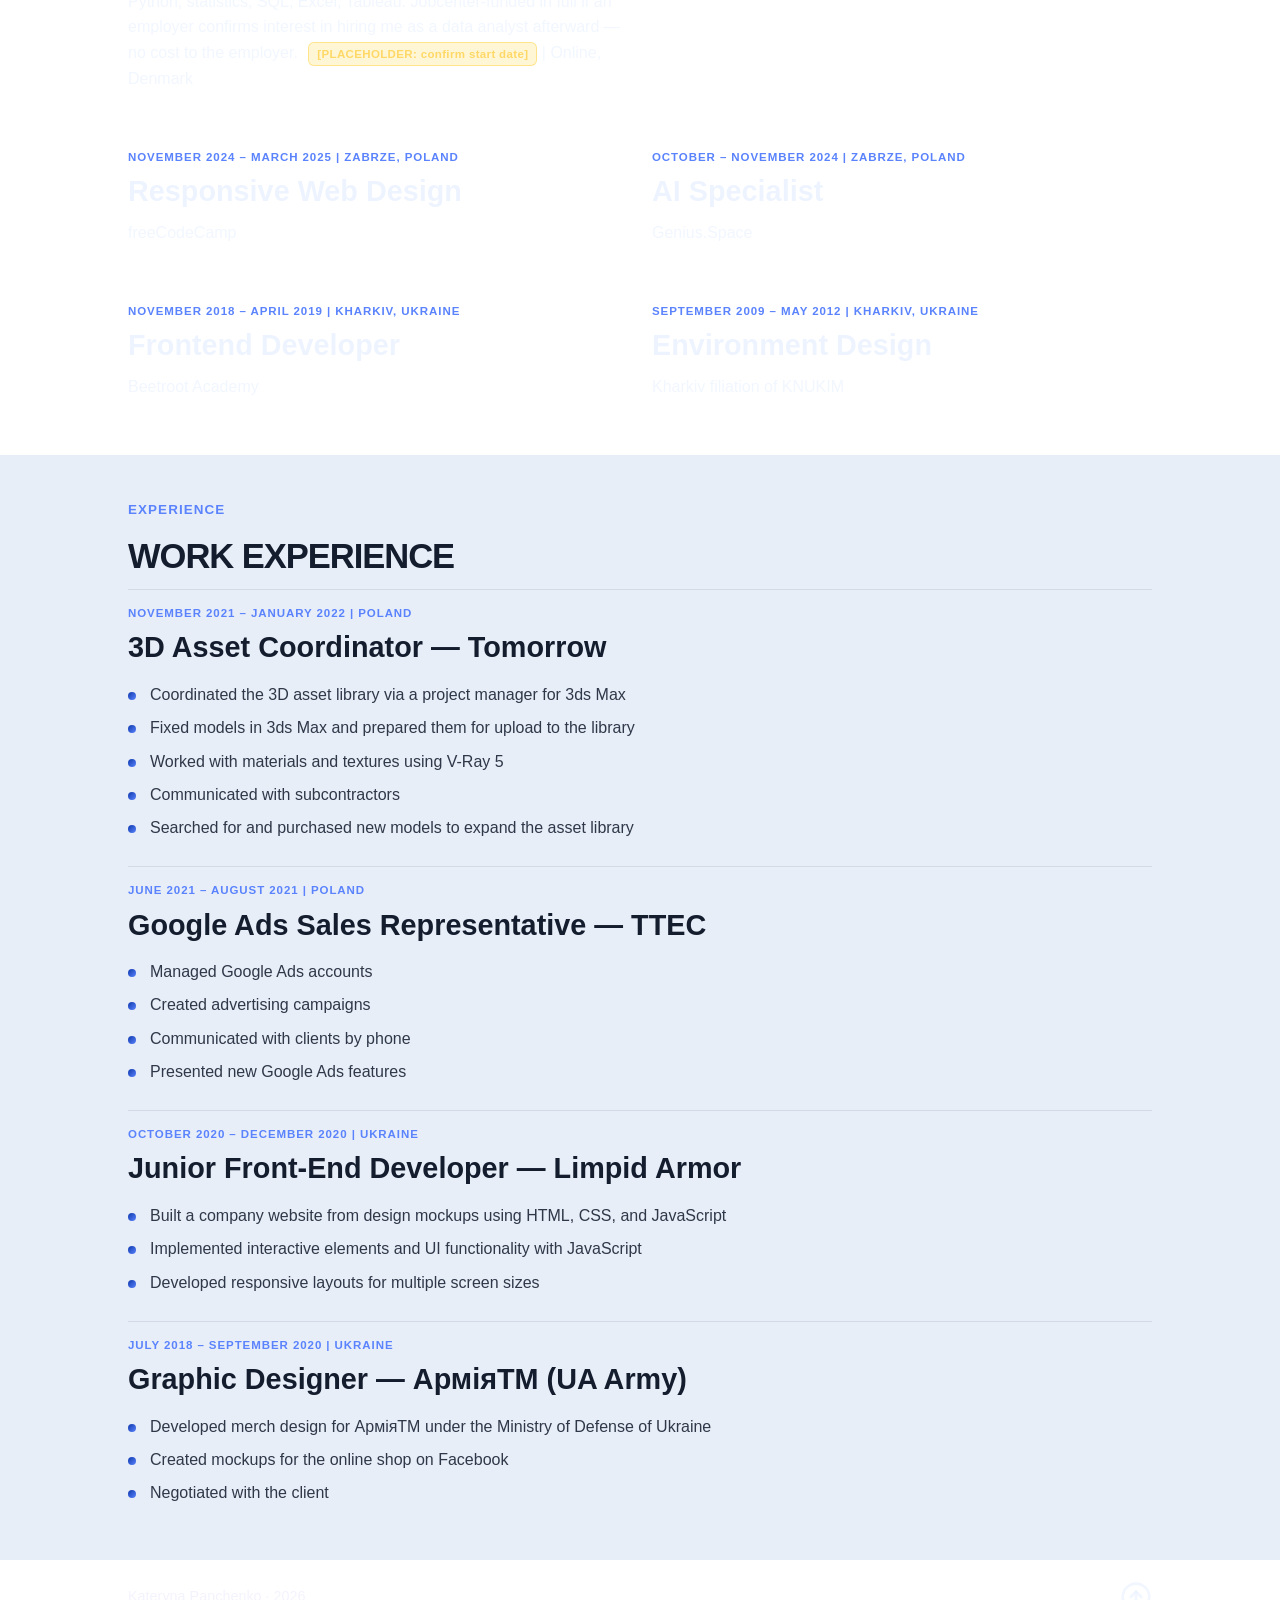
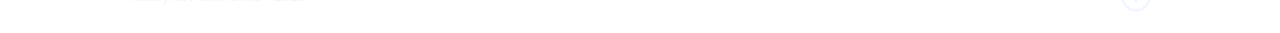
==== commit 21e522a7: "fix" ====
--- a/resume.html
+++ b/resume.html
@@ -169,11 +169,22 @@
 
         <div class="container two-column-blocks">
           <article class="content-block fade-up">
-            <div class="mini-kicker mini-kicker-dark" data-i18n="resume.edu.item0.status">In progress / planned — pending job center approval</div>
+            <div class="mini-kicker mini-kicker-dark" data-i18n="resume.edu.item0.status">Planned — Jobcenter-funded upon employer confirmation</div>
             <h3>Data Analytics Specialist — Itucation</h3>
-            <p data-i18n="resume.edu.item0.text">
-              Python, statistics, SQL, Excel, Tableau. <span class="placeholder-note">[PLACEHOLDER: confirm start date]</span> | Online, Denmark
+            <p>
+              <span data-i18n="resume.edu.item0.text">Python, statistics, SQL, Excel, Tableau. Jobcenter-funded in full if an employer confirms interest in hiring me as a data analyst afterward — no cost to the employer.</span>
+              <span class="placeholder-note">[PLACEHOLDER: confirm start date]</span> | Online, Denmark
             </p>
+          </article>
+
+          <article class="content-block fade-up">
+            <div class="mini-kicker mini-kicker-dark">In progress | Online</div>
+            <h3>
+              <a href="https://www.freecodecamp.org/learn/relational-databases-v9/" target="_blank" rel="noreferrer"
+                >Relational Databases (SQL)</a
+              >
+            </h3>
+            <p>freeCodeCamp</p>
           </article>
 
           <article class="content-block fade-up">
@@ -381,4 +392,4 @@
       updateScrollProgress();
     </script>
   </body>
-</html>
+</html>
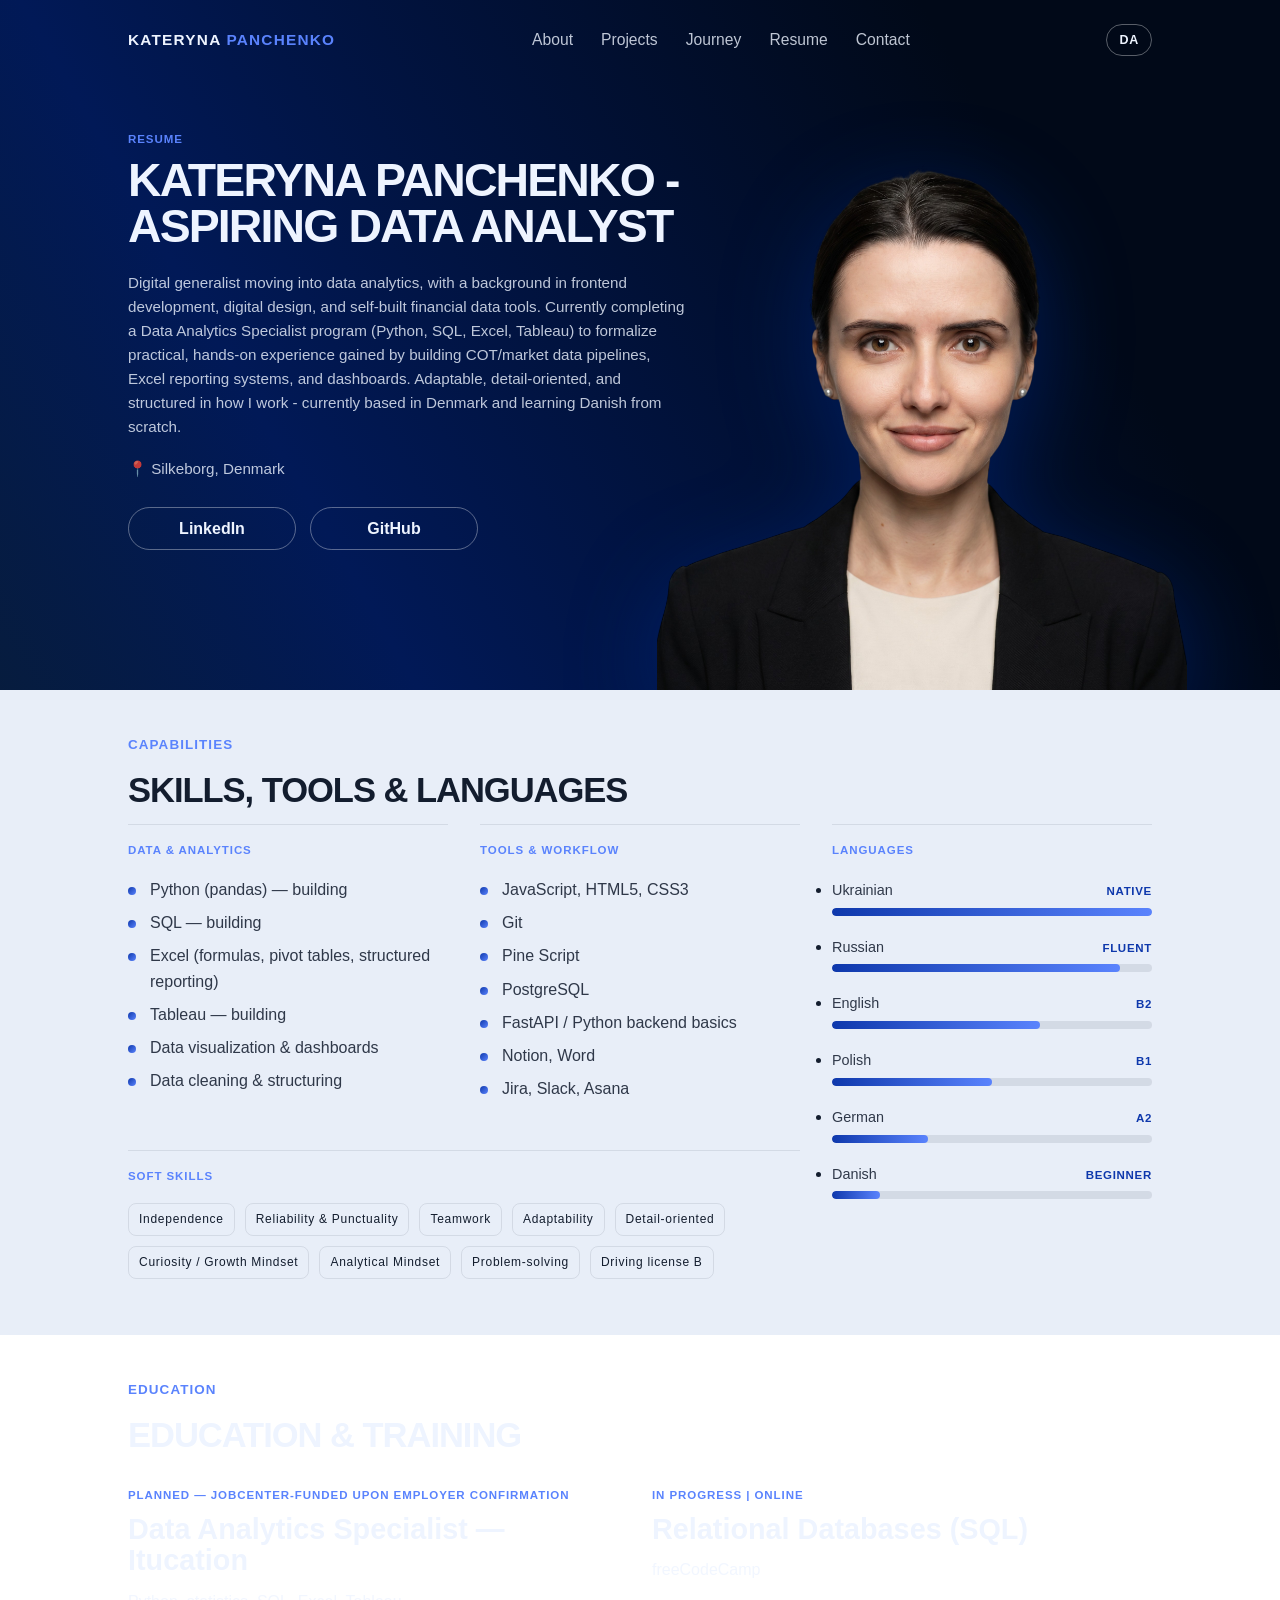
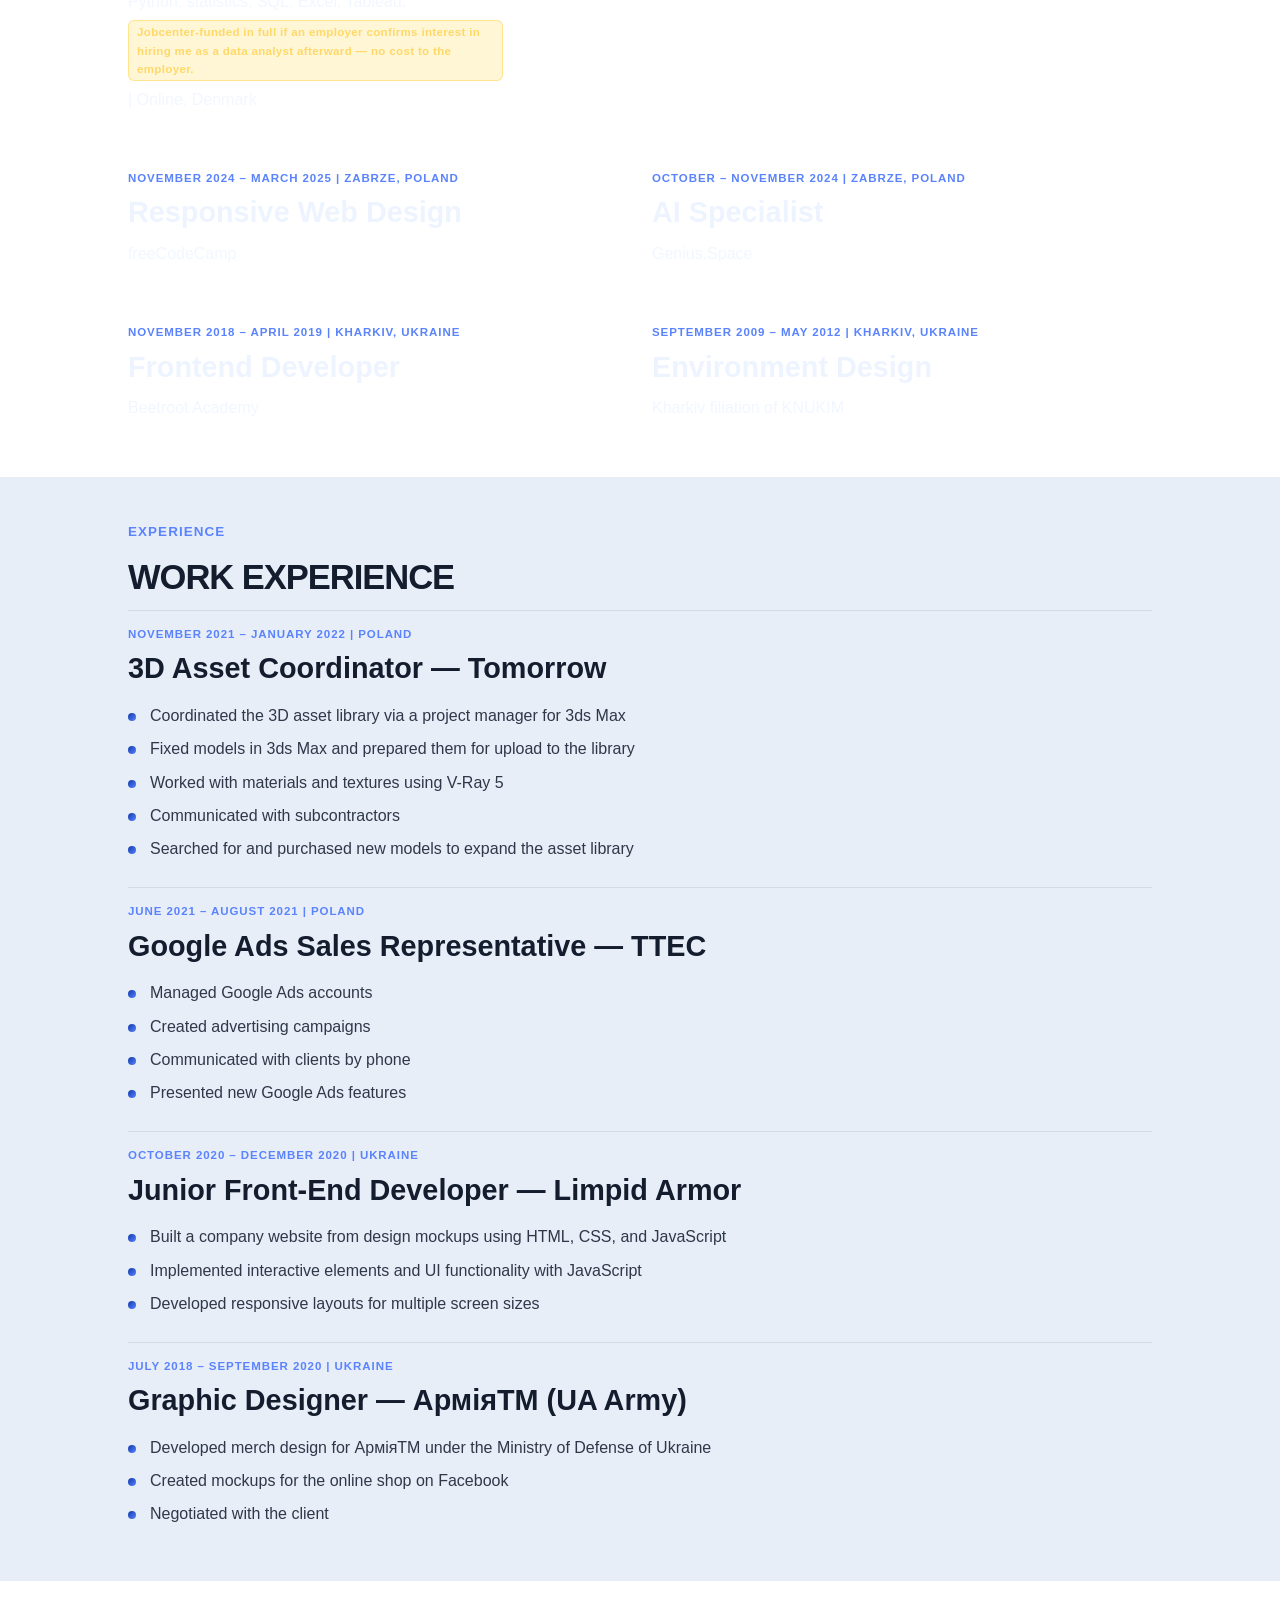
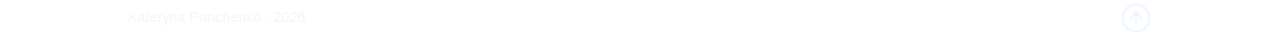
==== commit 558b999b: "fix" ====
--- a/resume.html
+++ b/resume.html
@@ -151,8 +151,10 @@
               <li data-i18n="resume.skills.other.chip3">Teamwork</li>
               <li data-i18n="resume.skills.other.chip4">Adaptability</li>
               <li data-i18n="resume.skills.other.chip5">Detail-oriented</li>
+              <li data-i18n="resume.skills.other.chip7">Curiosity / Growth mindset</li>
+              <li data-i18n="resume.skills.other.chip8">Analytical mindset</li>
+              <li data-i18n="resume.skills.other.chip9">Problem-solving</li>
               <li data-i18n="resume.skills.other.chip6">Driving license B</li>
-              <!-- Curiosity / Growth mindset, Analytical mindset, Problem-solving -->
             </ul>
           </article>
         </div>
@@ -172,8 +174,8 @@
             <div class="mini-kicker mini-kicker-dark" data-i18n="resume.edu.item0.status">Planned — Jobcenter-funded upon employer confirmation</div>
             <h3>Data Analytics Specialist — Itucation</h3>
             <p>
-              <span data-i18n="resume.edu.item0.text">Python, statistics, SQL, Excel, Tableau. Jobcenter-funded in full if an employer confirms interest in hiring me as a data analyst afterward — no cost to the employer.</span>
-              <span class="placeholder-note">[PLACEHOLDER: confirm start date]</span> | Online, Denmark
+              <span data-i18n="resume.edu.item0.text">Python, statistics, SQL, Excel, Tableau.</span>
+              <span class="placeholder-note" data-i18n="resume.edu.item0.placeholder">[Jobcenter-funded in full if an employer confirms interest in hiring me as a data analyst afterward — no cost to the employer.]</span> | Online, Denmark
             </p>
           </article>
 
--- a/style.css
+++ b/style.css
@@ -958,8 +958,9 @@
 
 /* Flags unfilled personal info so it's easy to spot before publishing */
 .placeholder-note {
-  display: inline-block;
-  margin-left: 6px;
+  max-width: 75%;
+  display: block;
+  margin: 6px 0px;
   padding: 2px 8px;
   border-radius: 6px;
   font-size: 0.72rem;
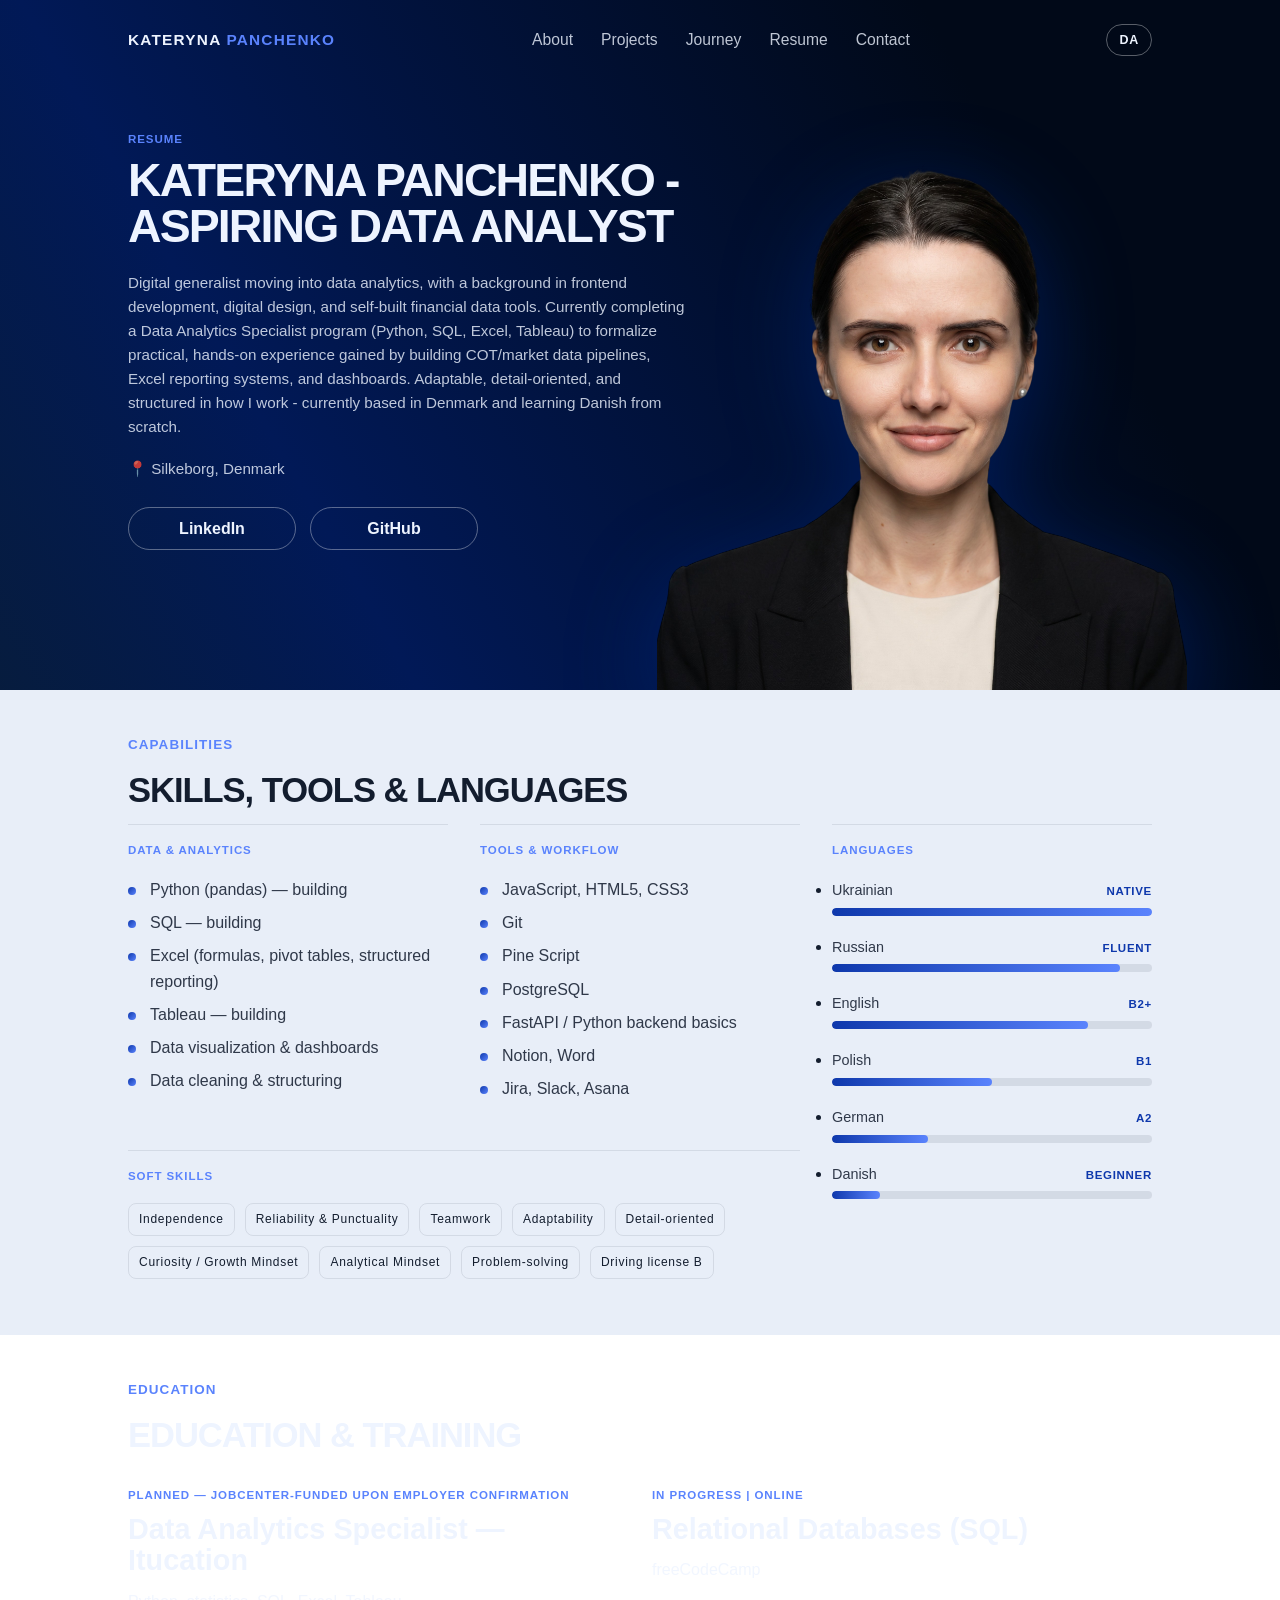
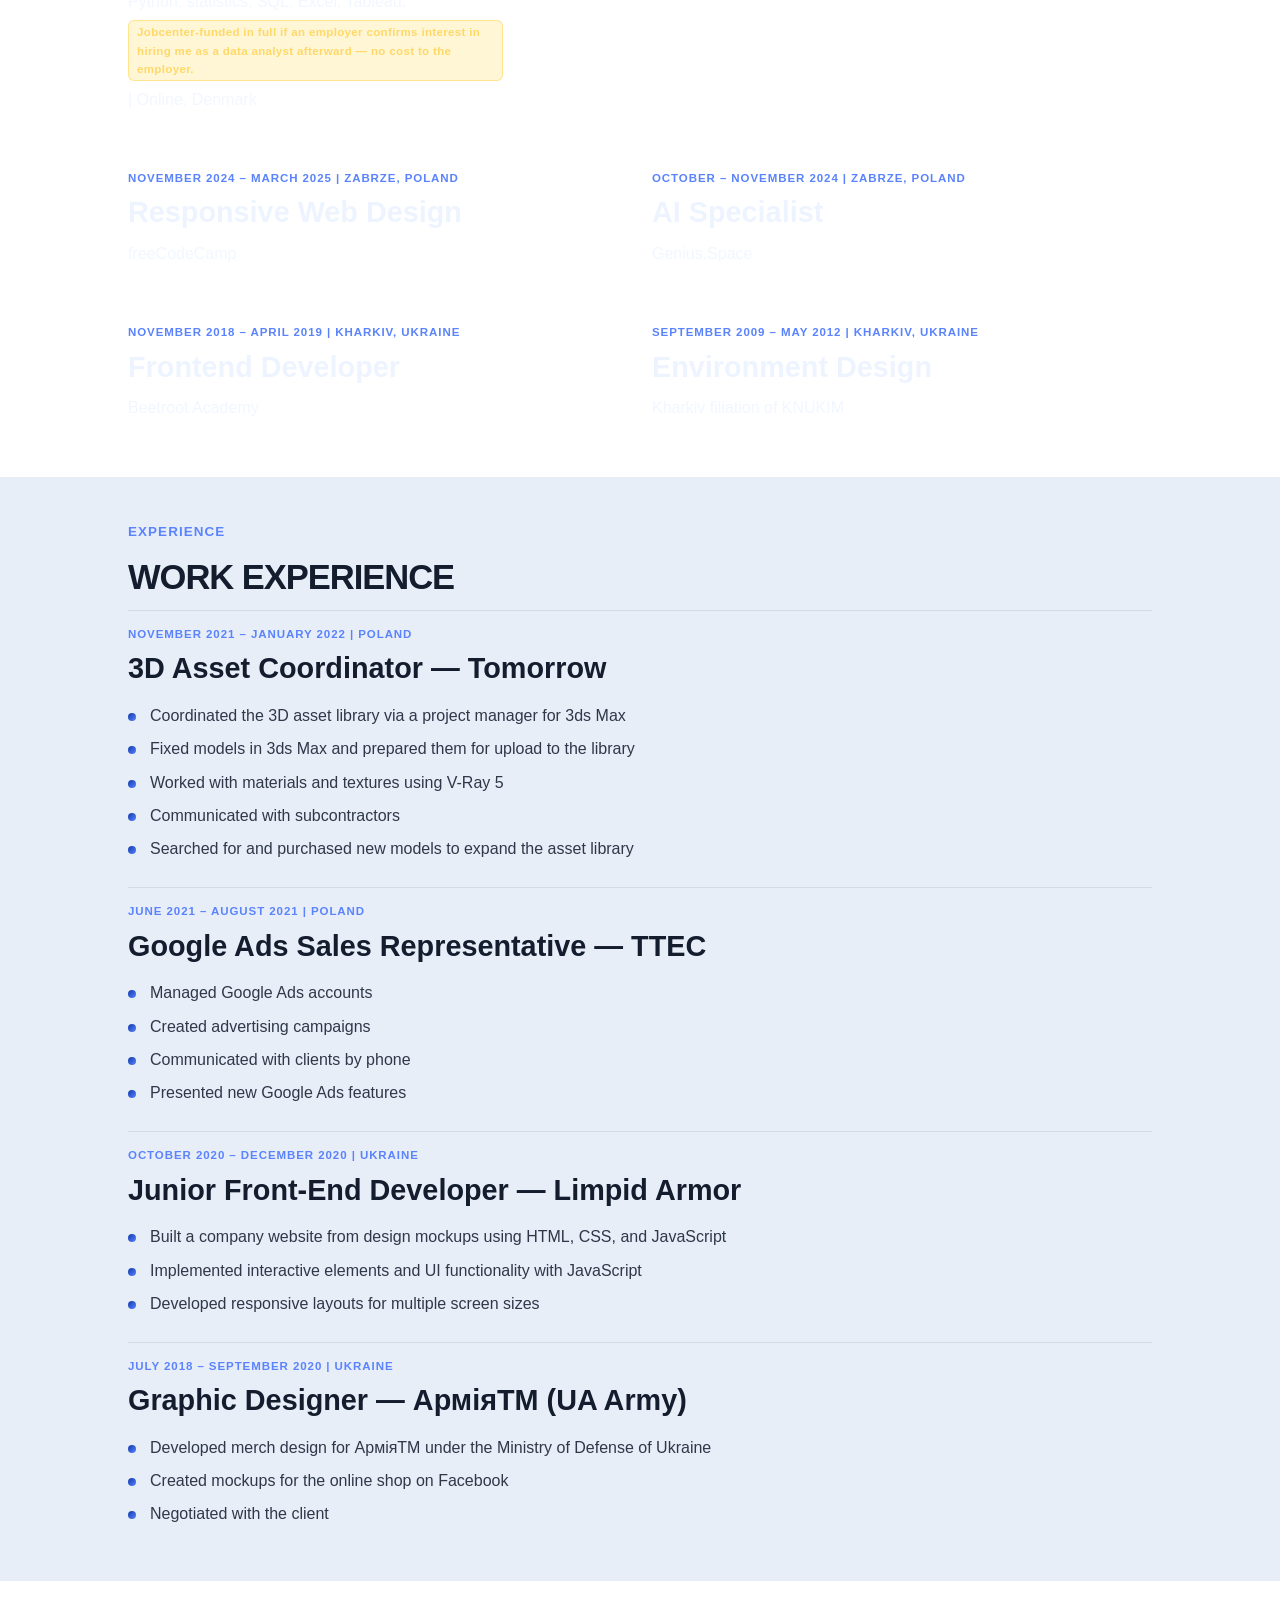
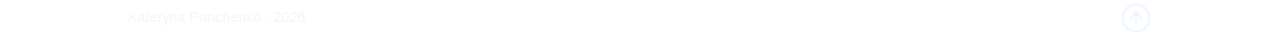
==== commit 9dce9c27: "fix" ====
--- a/resume.html
+++ b/resume.html
@@ -115,9 +115,9 @@
               <li class="lang-bar-item">
                 <div class="lang-bar-label">
                   <span data-i18n="resume.lang.en.name">English</span>
-                  <span class="lang-bar-level" data-i18n="resume.lang.en.level">B2</span>
-                </div>
-                <div class="lang-bar-track"><div class="lang-bar-fill" data-width="65"></div></div>
+                  <span class="lang-bar-level" data-i18n="resume.lang.en.level">B2+</span>
+                </div>
+                <div class="lang-bar-track"><div class="lang-bar-fill" data-width="80"></div></div>
               </li>
               <li class="lang-bar-item">
                 <div class="lang-bar-label">
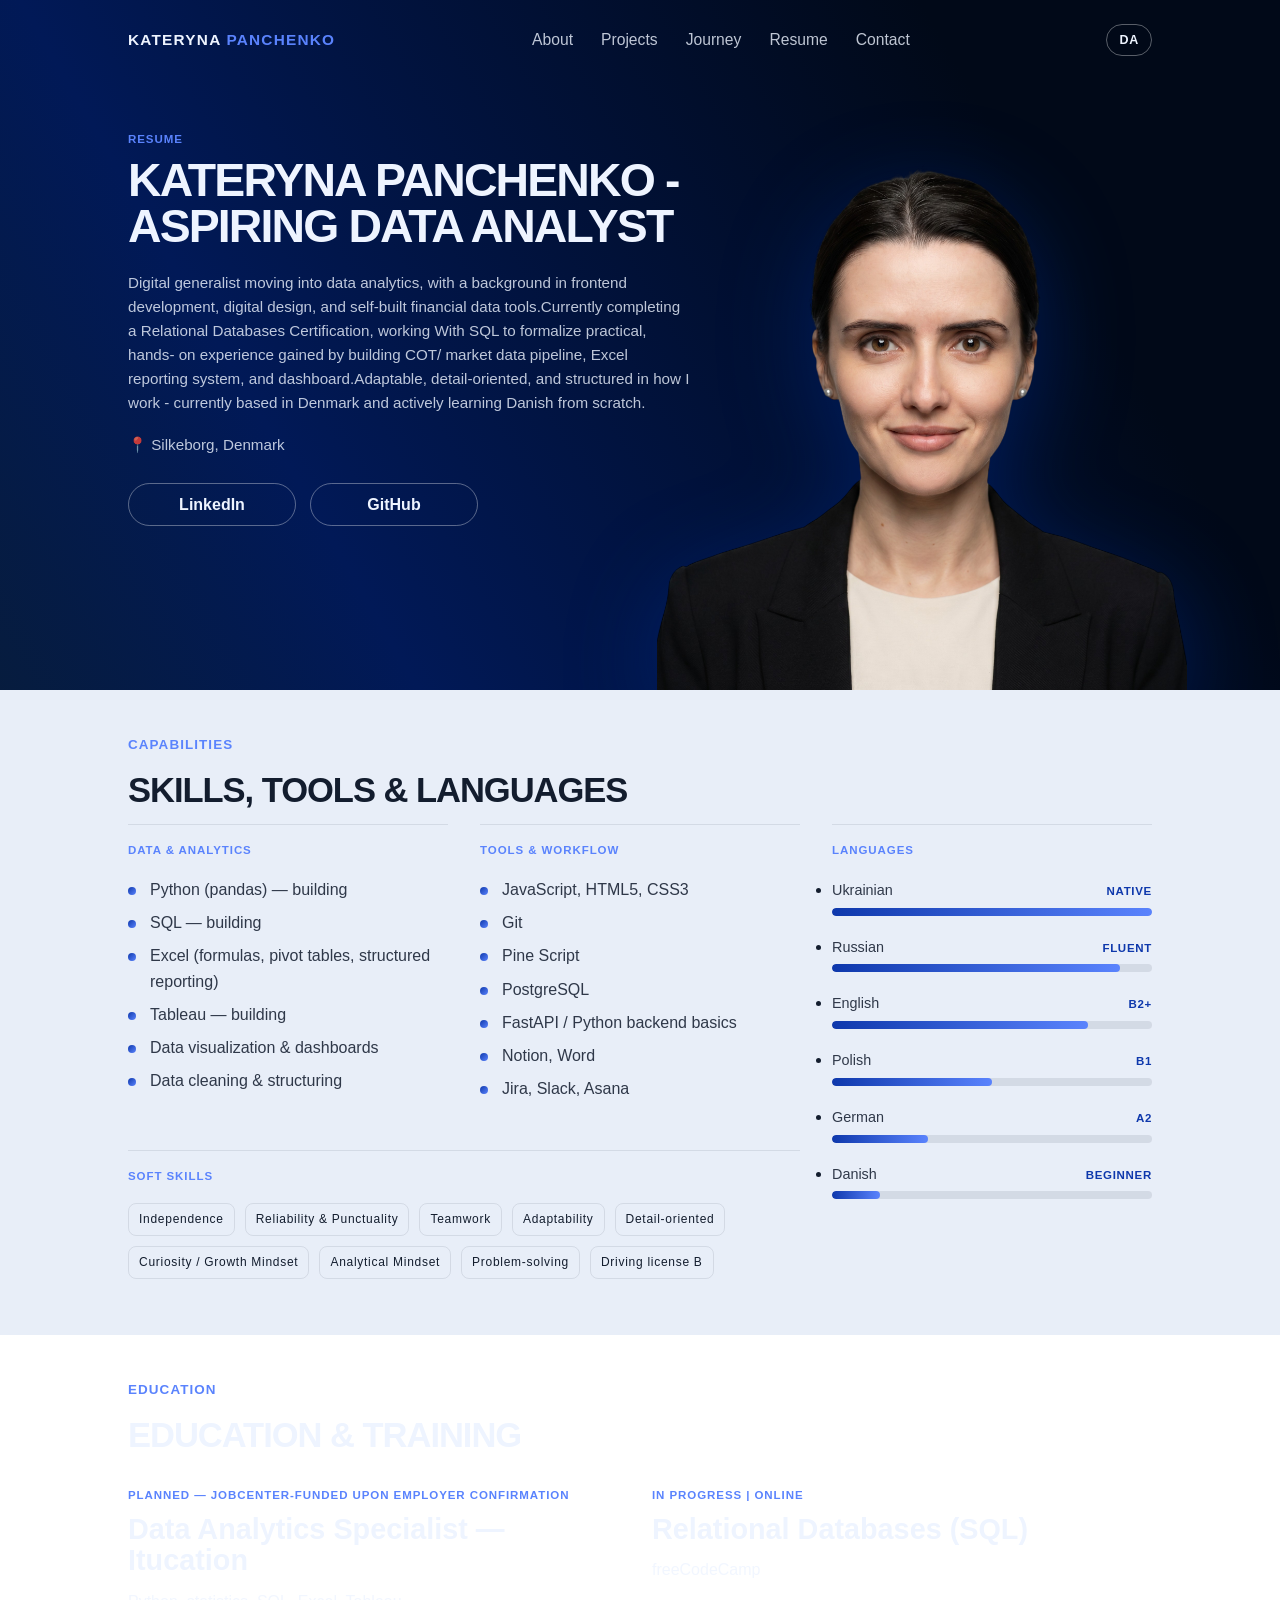
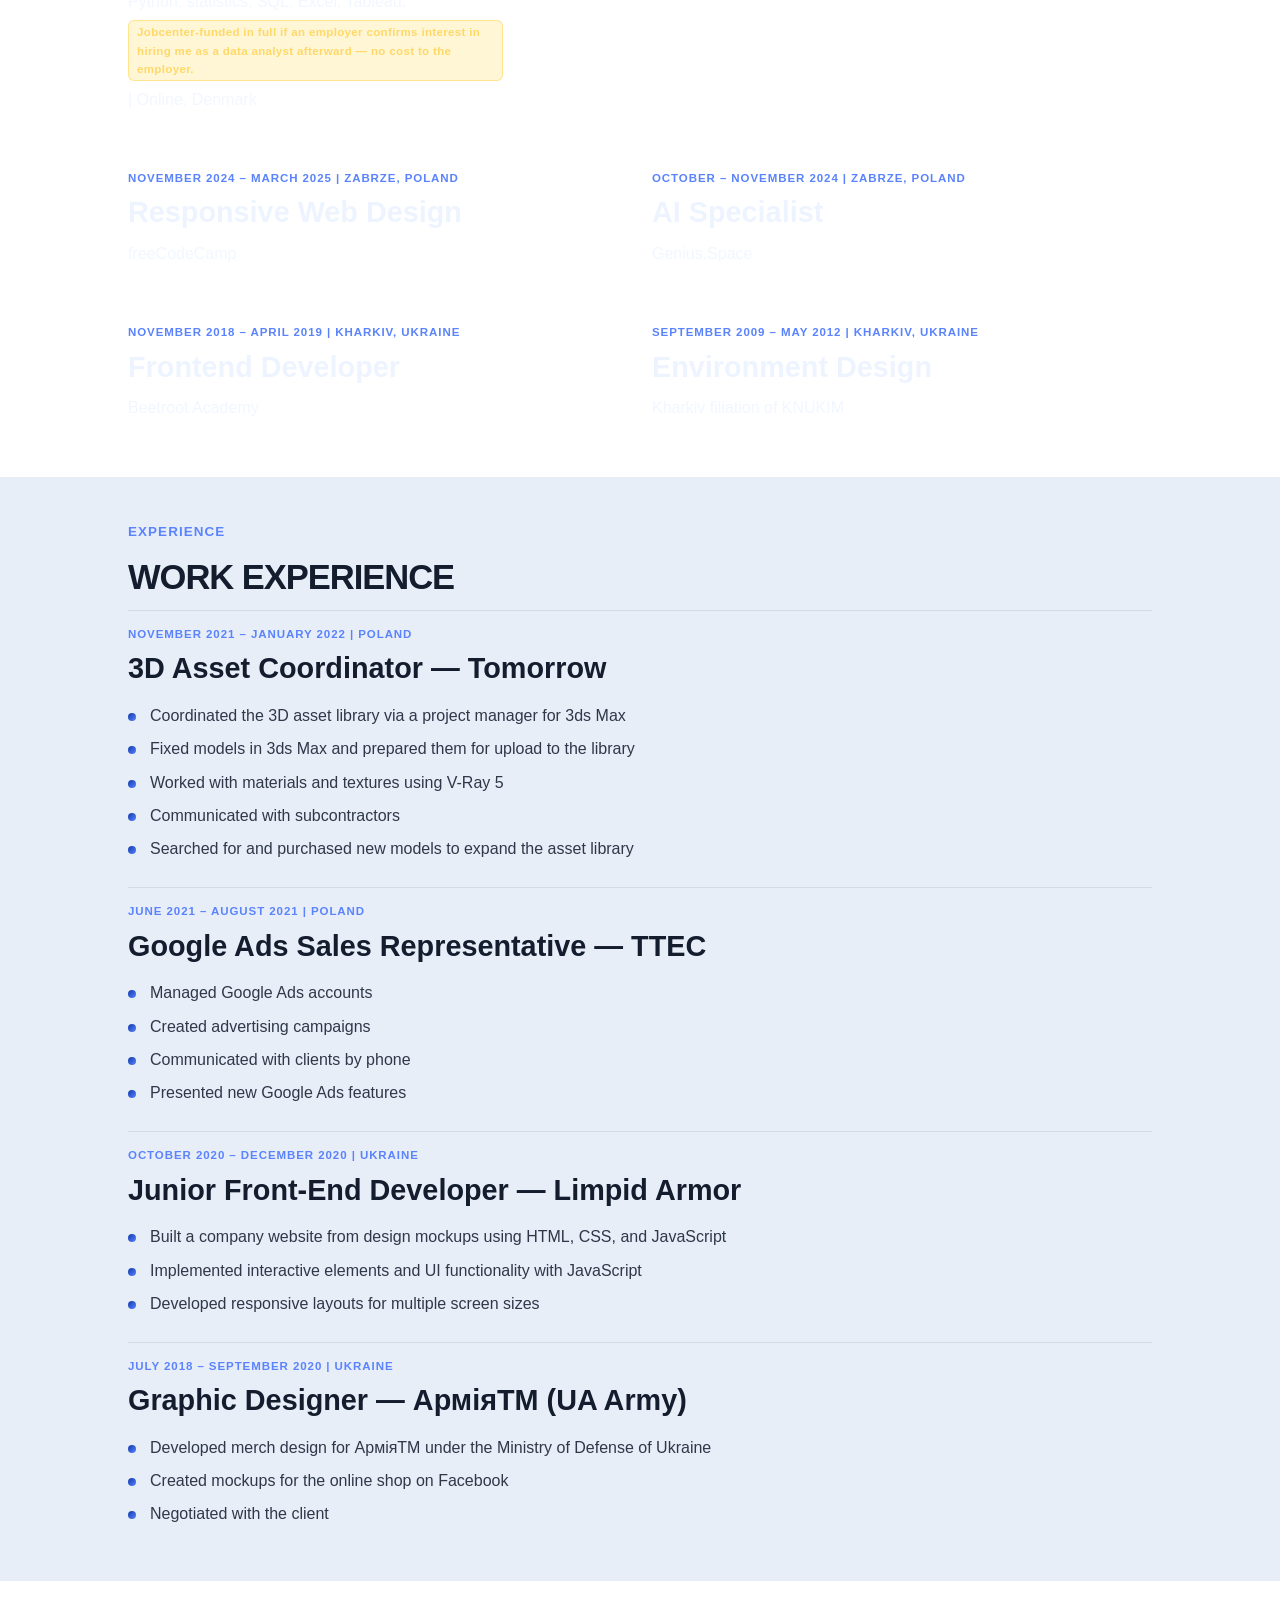
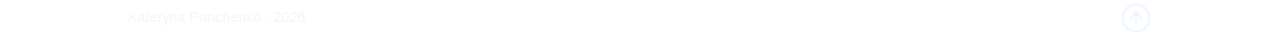
==== commit 7853bae6: "fix" ====
--- a/resume.html
+++ b/resume.html
@@ -41,9 +41,9 @@
             <h1 data-i18n="resume.name.tagline">Kateryna Panchenko - Aspiring Data Analyst</h1>
             <p class="resume-hero-lead" data-i18n="resume.summary">
               Digital generalist moving into data analytics, with a background in frontend development, digital design, and self-built financial data
-              tools. Currently completing a Data Analytics Specialist program (Python, SQL, Excel, Tableau) to formalize practical, hands-on
-              experience gained by building COT/market data pipelines, Excel reporting systems, and dashboards. Adaptable, detail-oriented, and
-              structured in how I work - currently based in Denmark and learning Danish from scratch.
+              tools. Currently completing a Relational Databases Certification, working With SQL to formalize practical, hands-on
+              experience gained by building COT/market data pipeline, Excel reporting system, and dashboard. Adaptable, detail-oriented, and
+              structured in how I work - currently based in Denmark and actively learning Danish from scratch.
             </p>
             <ul class="resume-contact-strip">
               <li>📍 Silkeborg, Denmark</li>
--- a/style.css
+++ b/style.css
@@ -1130,6 +1130,10 @@
     grid-template-columns: 72px 1fr;
   }
 
+  .hero-panel {
+    margin-top: 30px;
+  }
+
   .avatar {
     width: 72px;
     height: 72px;
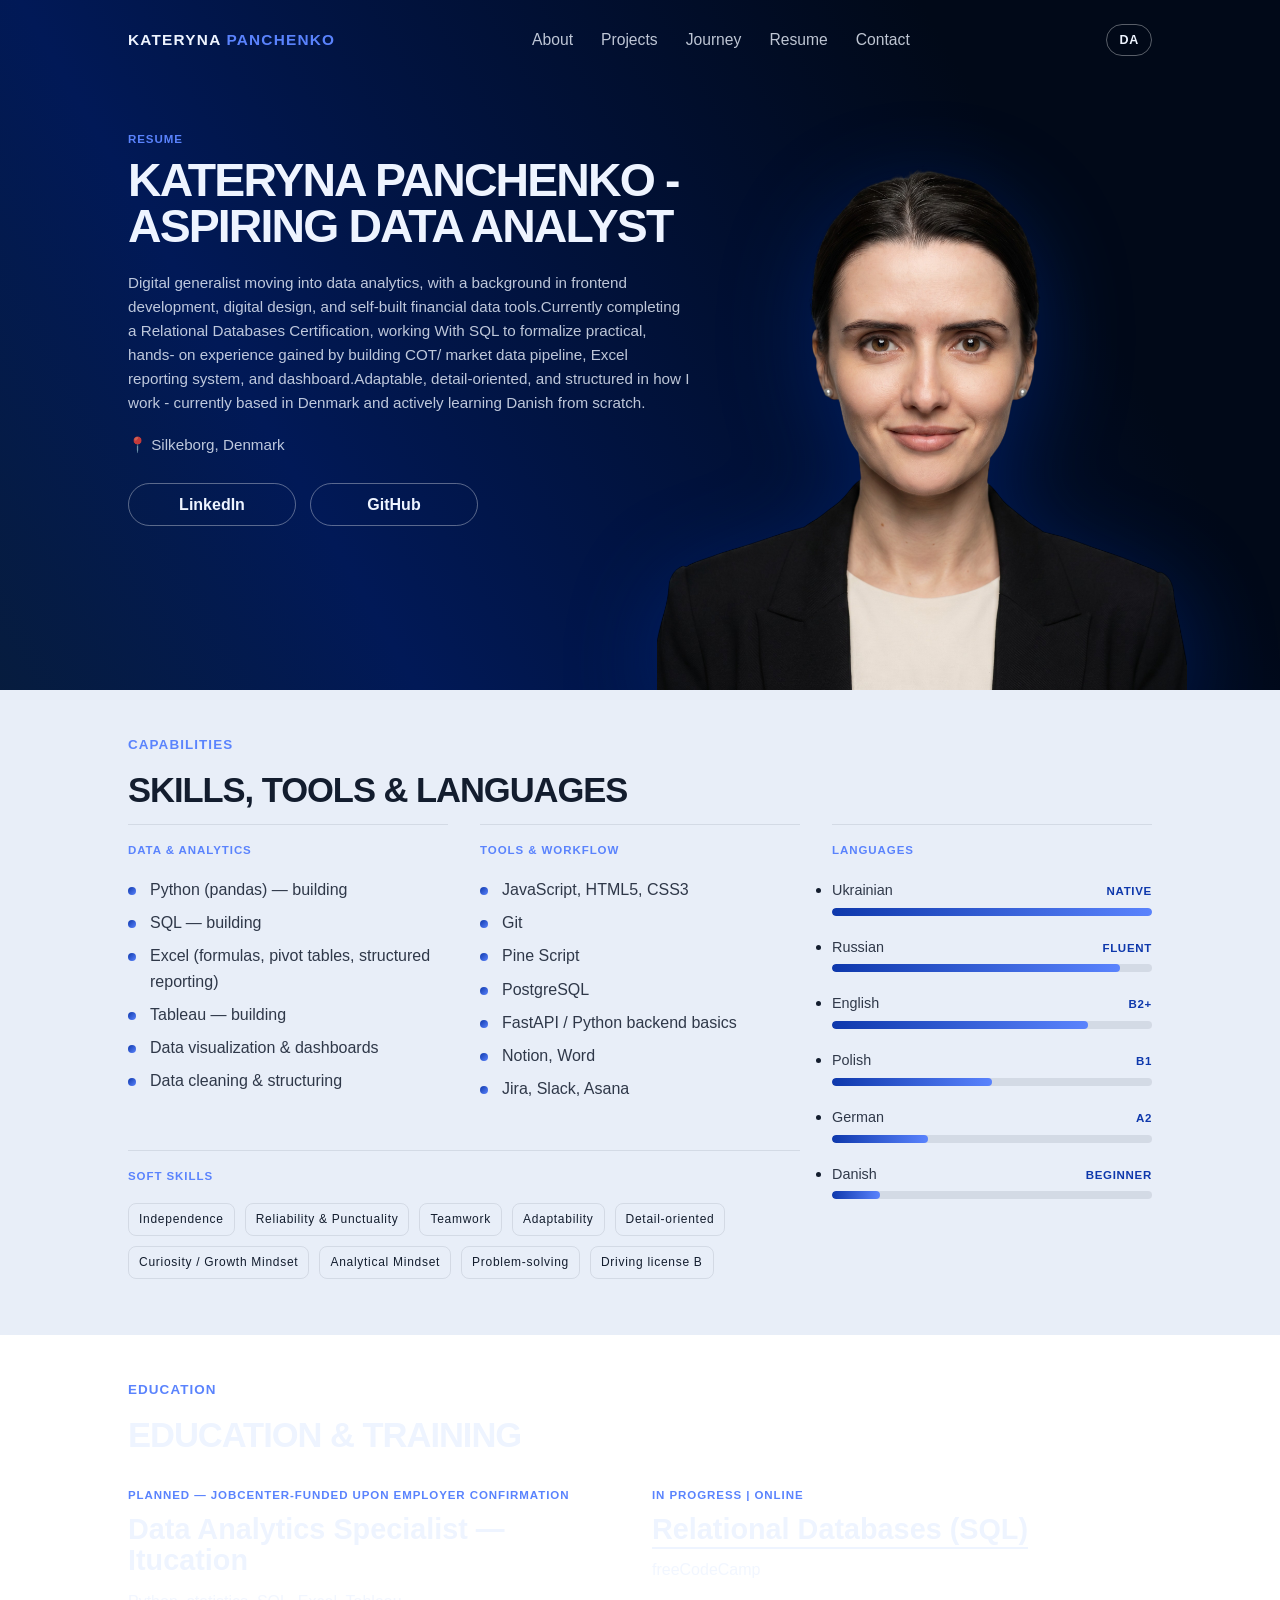
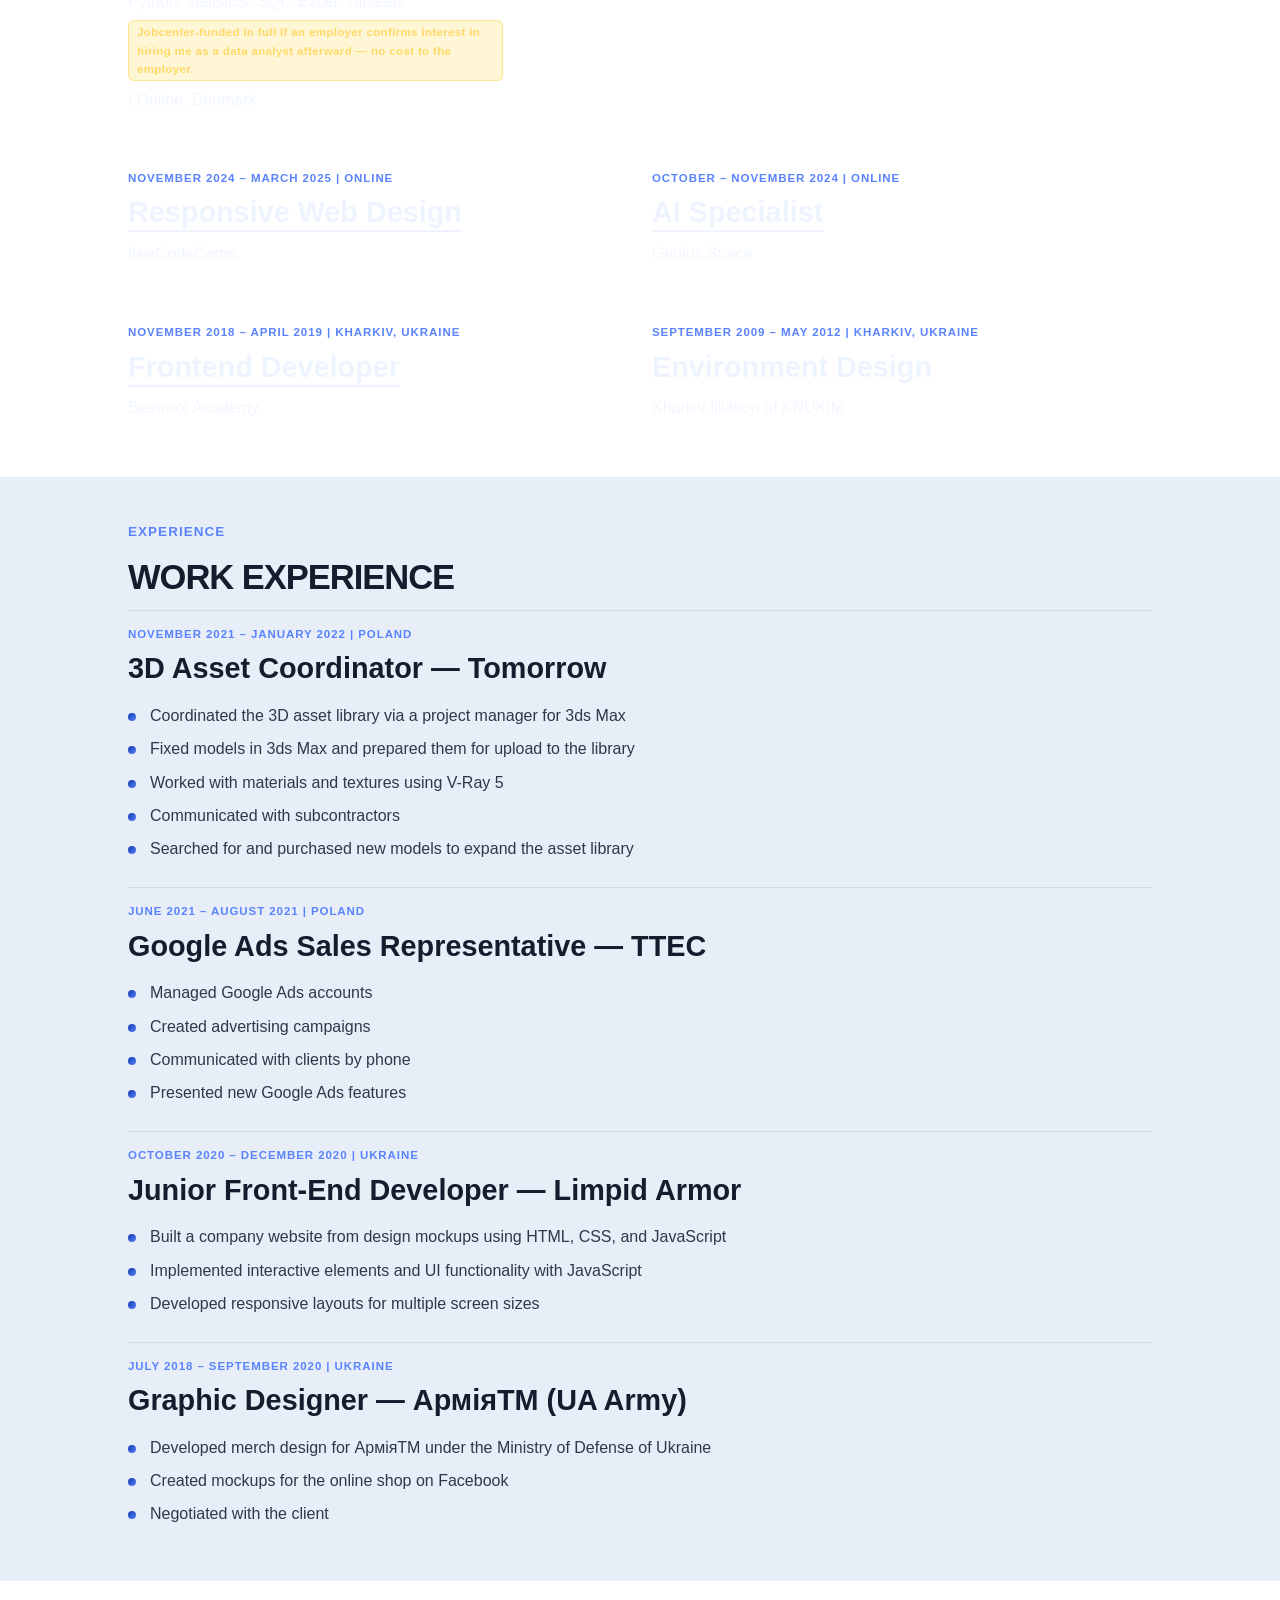
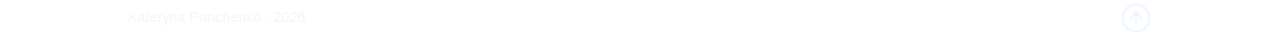
==== commit 4c534865: "fix" ====
--- a/resume.html
+++ b/resume.html
@@ -41,9 +41,9 @@
             <h1 data-i18n="resume.name.tagline">Kateryna Panchenko - Aspiring Data Analyst</h1>
             <p class="resume-hero-lead" data-i18n="resume.summary">
               Digital generalist moving into data analytics, with a background in frontend development, digital design, and self-built financial data
-              tools. Currently completing a Relational Databases Certification, working With SQL to formalize practical, hands-on
-              experience gained by building COT/market data pipeline, Excel reporting system, and dashboard. Adaptable, detail-oriented, and
-              structured in how I work - currently based in Denmark and actively learning Danish from scratch.
+              tools. Currently completing a Relational Databases Certification, working With SQL to formalize practical, hands-on experience gained by
+              building COT/market data pipeline, Excel reporting system, and dashboard. Adaptable, detail-oriented, and structured in how I work -
+              currently based in Denmark and actively learning Danish from scratch.
             </p>
             <ul class="resume-contact-strip">
               <li>📍 Silkeborg, Denmark</li>
@@ -175,24 +175,25 @@
             <h3>Data Analytics Specialist — Itucation</h3>
             <p>
               <span data-i18n="resume.edu.item0.text">Python, statistics, SQL, Excel, Tableau.</span>
-              <span class="placeholder-note" data-i18n="resume.edu.item0.placeholder">[Jobcenter-funded in full if an employer confirms interest in hiring me as a data analyst afterward — no cost to the employer.]</span> | Online, Denmark
+              <span class="placeholder-note" data-i18n="resume.edu.item0.placeholder"
+                >[Jobcenter-funded in full if an employer confirms interest in hiring me as a data analyst afterward — no cost to the employer.]</span
+              >
+              | Online, Denmark
             </p>
           </article>
 
           <article class="content-block fade-up">
             <div class="mini-kicker mini-kicker-dark">In progress | Online</div>
             <h3>
-              <a href="https://www.freecodecamp.org/learn/relational-databases-v9/" target="_blank" rel="noreferrer"
-                >Relational Databases (SQL)</a
-              >
+              <a href="https://www.freecodecamp.org/learn/relational-databases-v9/" target="_blank" rel="noreferrer">Relational Databases (SQL)</a>
             </h3>
             <p>freeCodeCamp</p>
           </article>
 
           <article class="content-block fade-up">
-            <div class="mini-kicker mini-kicker-dark">November 2024 – March 2025 | Zabrze, Poland</div>
+            <div class="mini-kicker mini-kicker-dark">November 2024 – March 2025 | Online</div>
             <h3>
-              <a href="https://www.freecodecamp.org/certification/panchenko_kate/responsive-web-design" target="_blank" rel="noreferrer"
+              <a href="https://www.freecodecamp.org/certification/kateryna__panchenko/responsive-web-design" target="_blank" rel="noreferrer"
                 >Responsive Web Design</a
               >
             </h3>
@@ -200,7 +201,7 @@
           </article>
 
           <article class="content-block fade-up">
-            <div class="mini-kicker mini-kicker-dark">October – November 2024 | Zabrze, Poland</div>
+            <div class="mini-kicker mini-kicker-dark">October – November 2024 | Online</div>
             <h3>
               <a href="https://genius.space/crt-verify/?verify=8de057b5-024d-48d0-895b-f8e99a1886ad" target="_blank" rel="noreferrer"
                 >AI Specialist</a
@@ -394,4 +395,4 @@
       updateScrollProgress();
     </script>
   </body>
-</html>+</html>
--- a/style.css
+++ b/style.css
@@ -462,6 +462,11 @@
   max-width: 58ch;
 }
 
+.content-block a {
+  text-decoration: underline;
+  text-underline-offset: 8px;
+}
+
 .chip-list {
   display: flex;
   flex-wrap: wrap;
@@ -956,6 +961,22 @@
   font-size: 1rem;
 }
 
+.project-live-link {
+  margin-top: 14px;
+}
+
+.project-live-link a {
+  color: var(--accent-soft);
+  font-weight: 700;
+  font-size: 0.92rem;
+  border-bottom: 1px solid transparent;
+  transition: border-color 0.2s ease, color 0.2s ease;
+}
+
+.project-live-link a:hover {
+  border-color: var(--accent-soft);
+}
+
 /* Flags unfilled personal info so it's easy to spot before publishing */
 .placeholder-note {
   max-width: 75%;
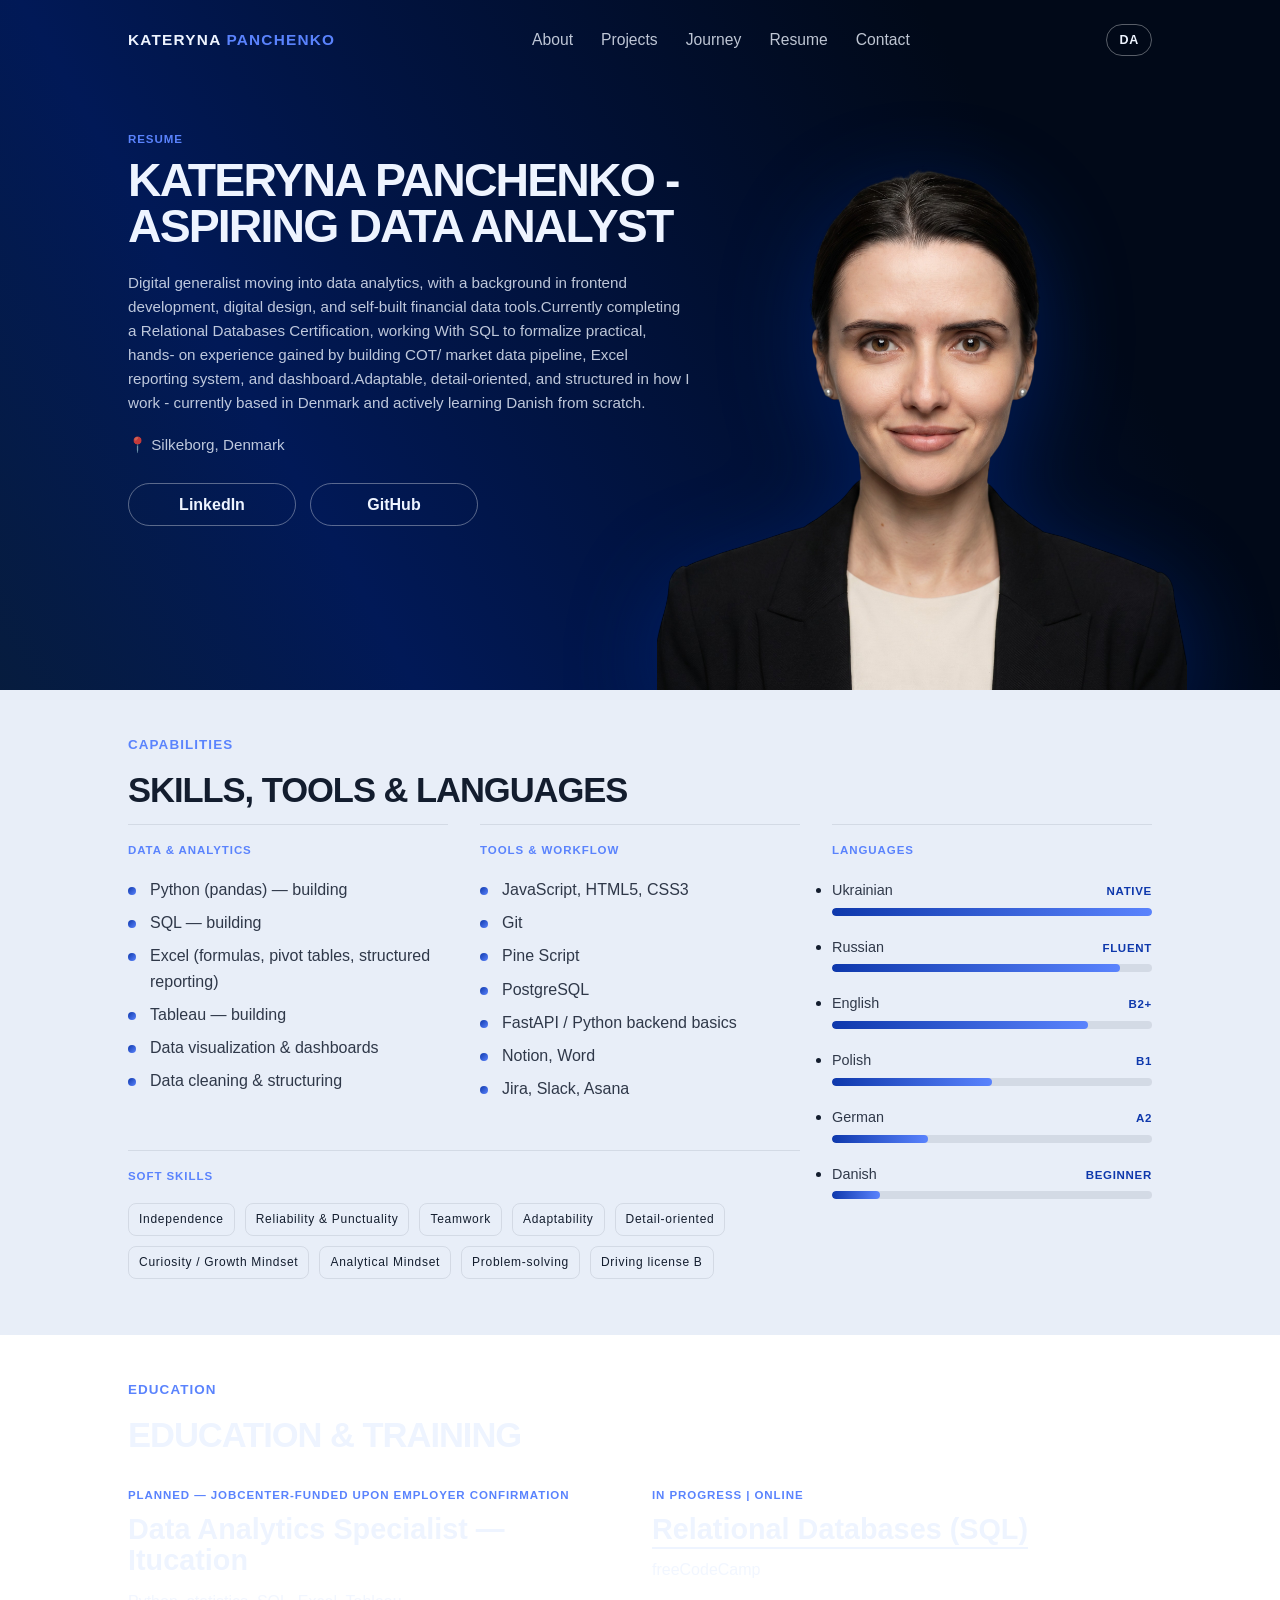
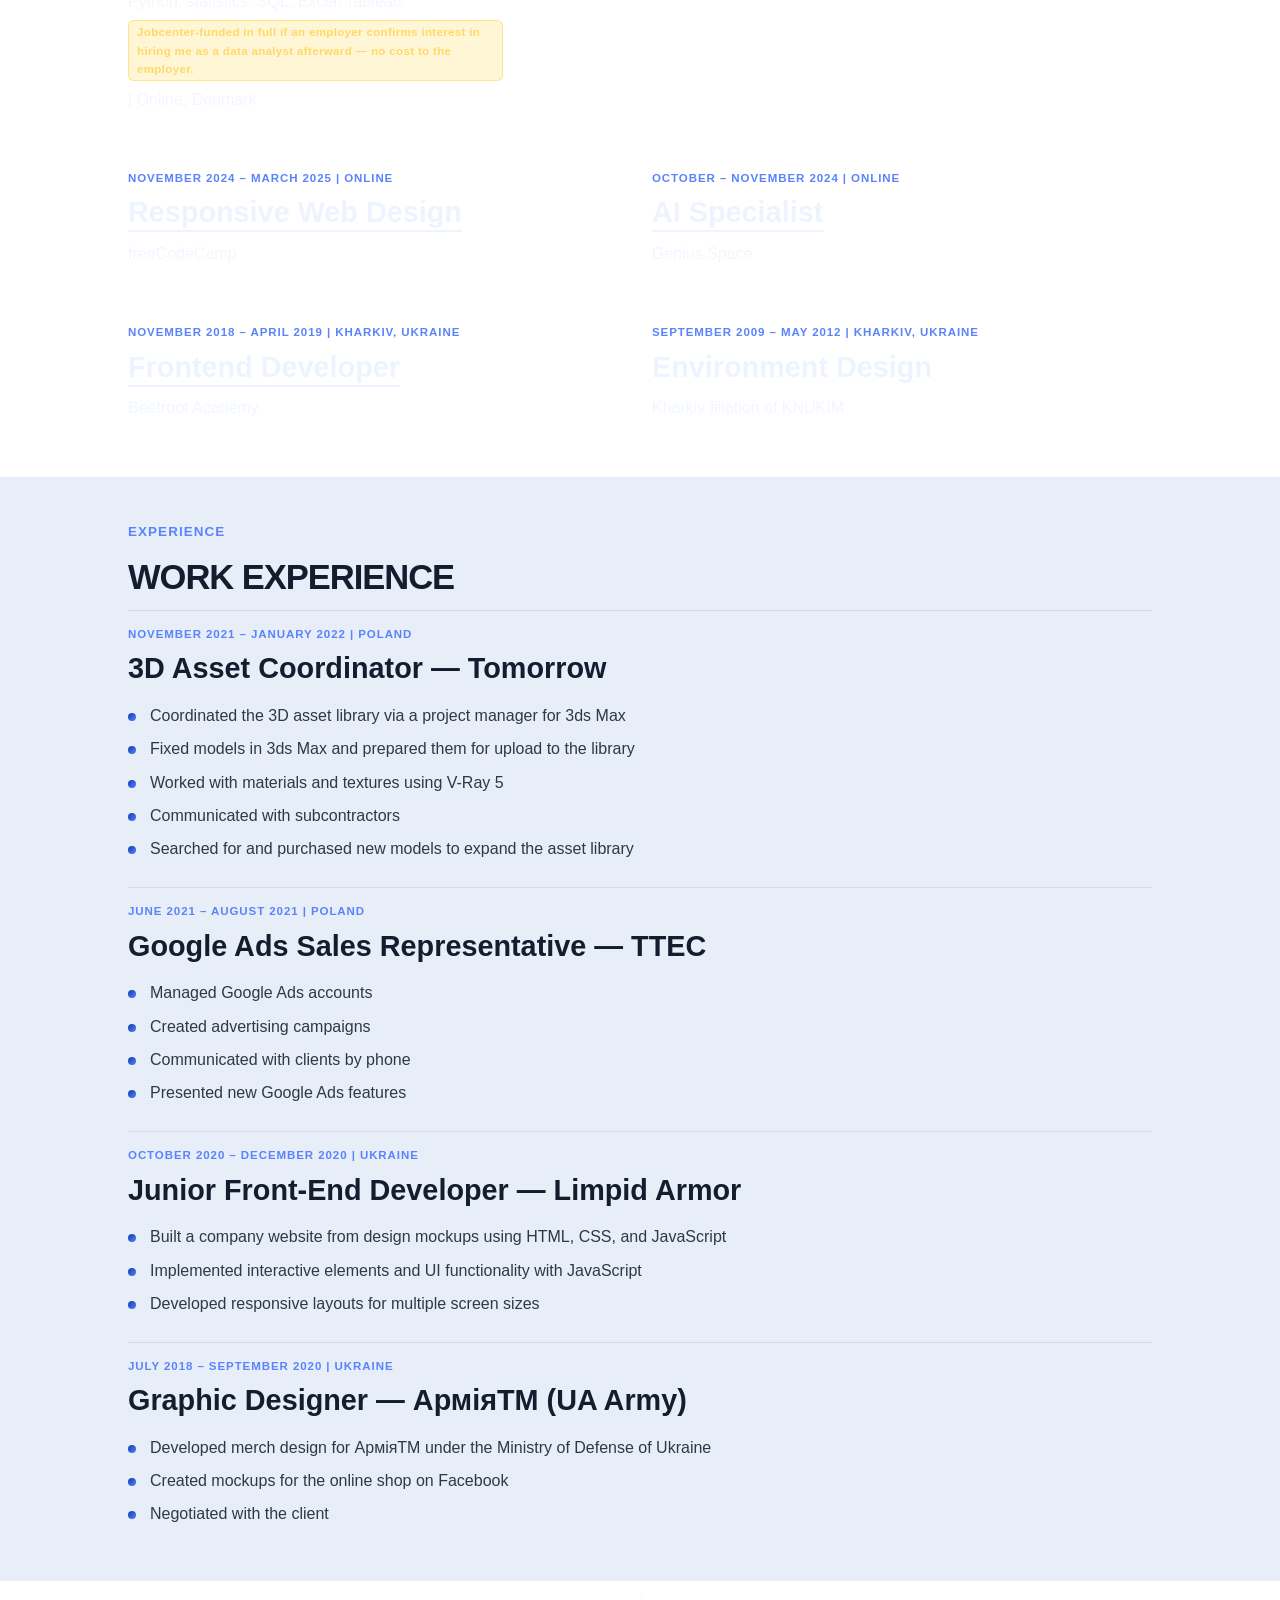
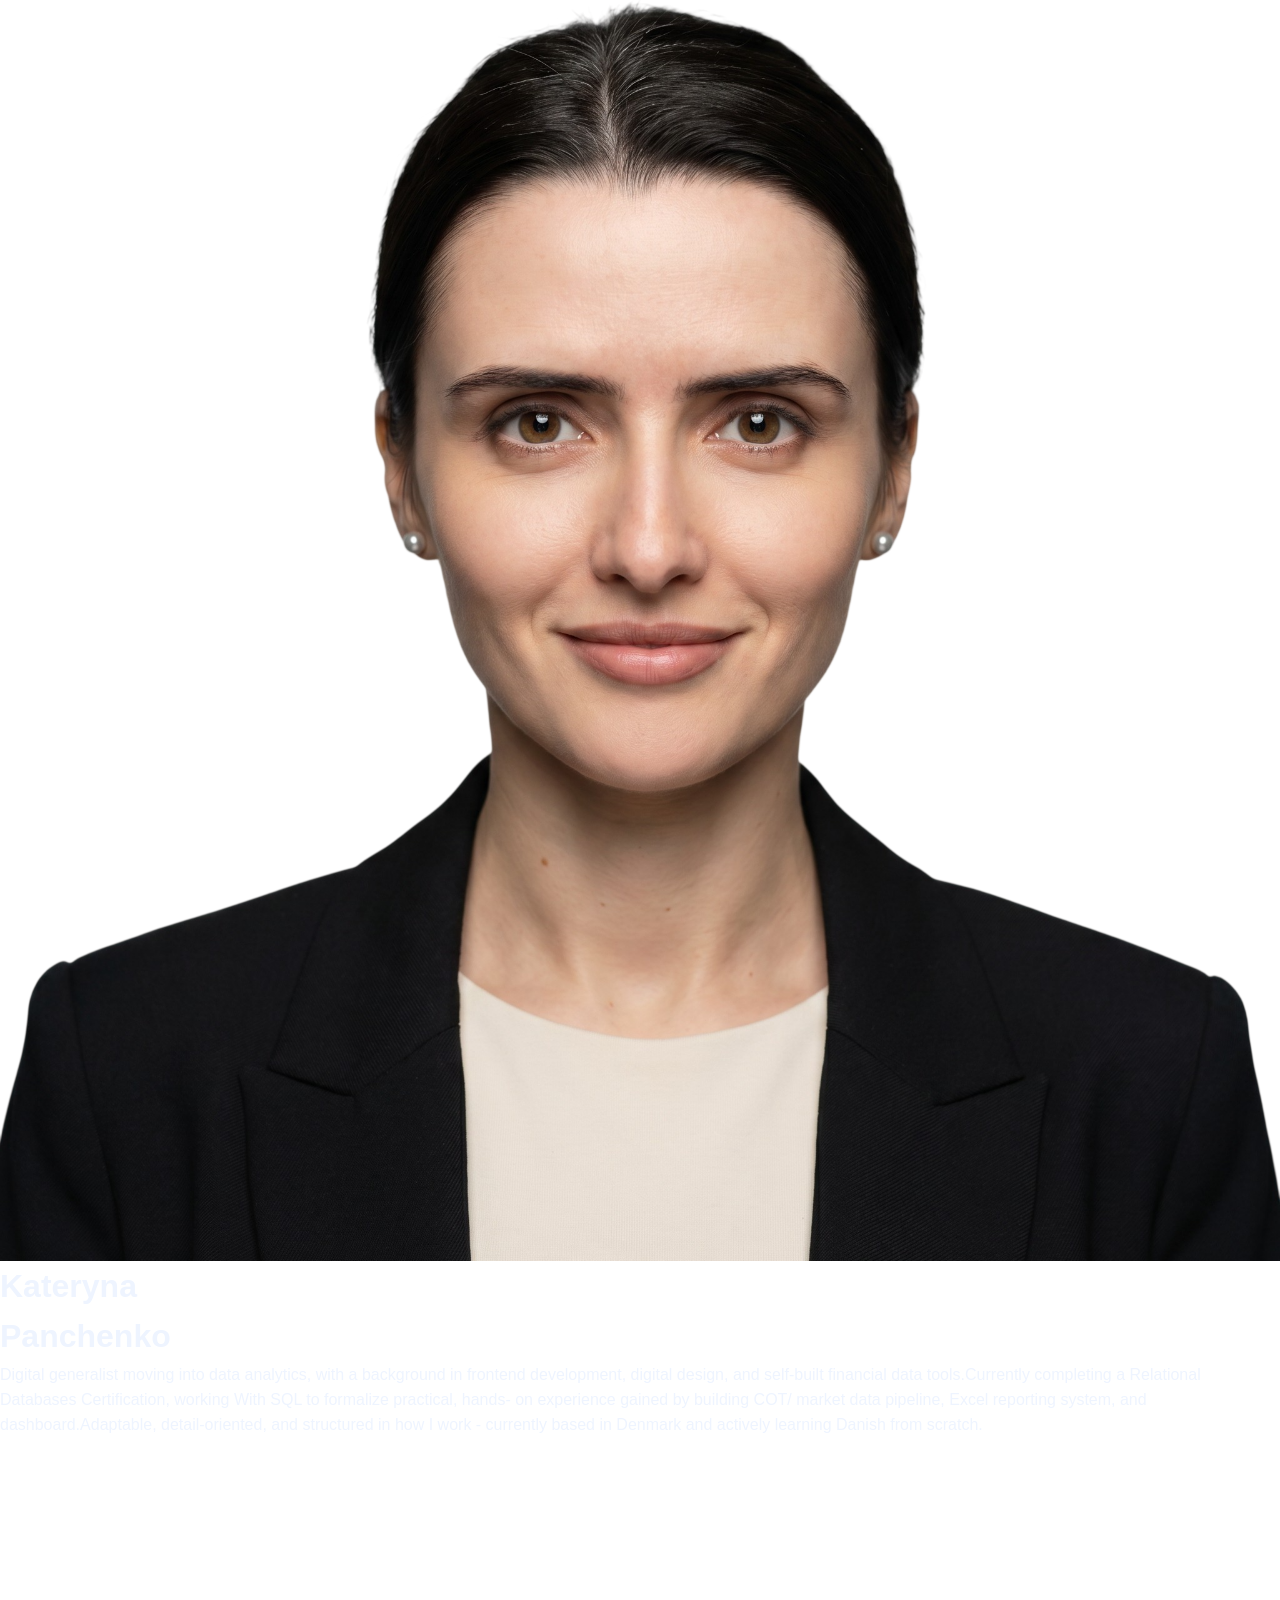
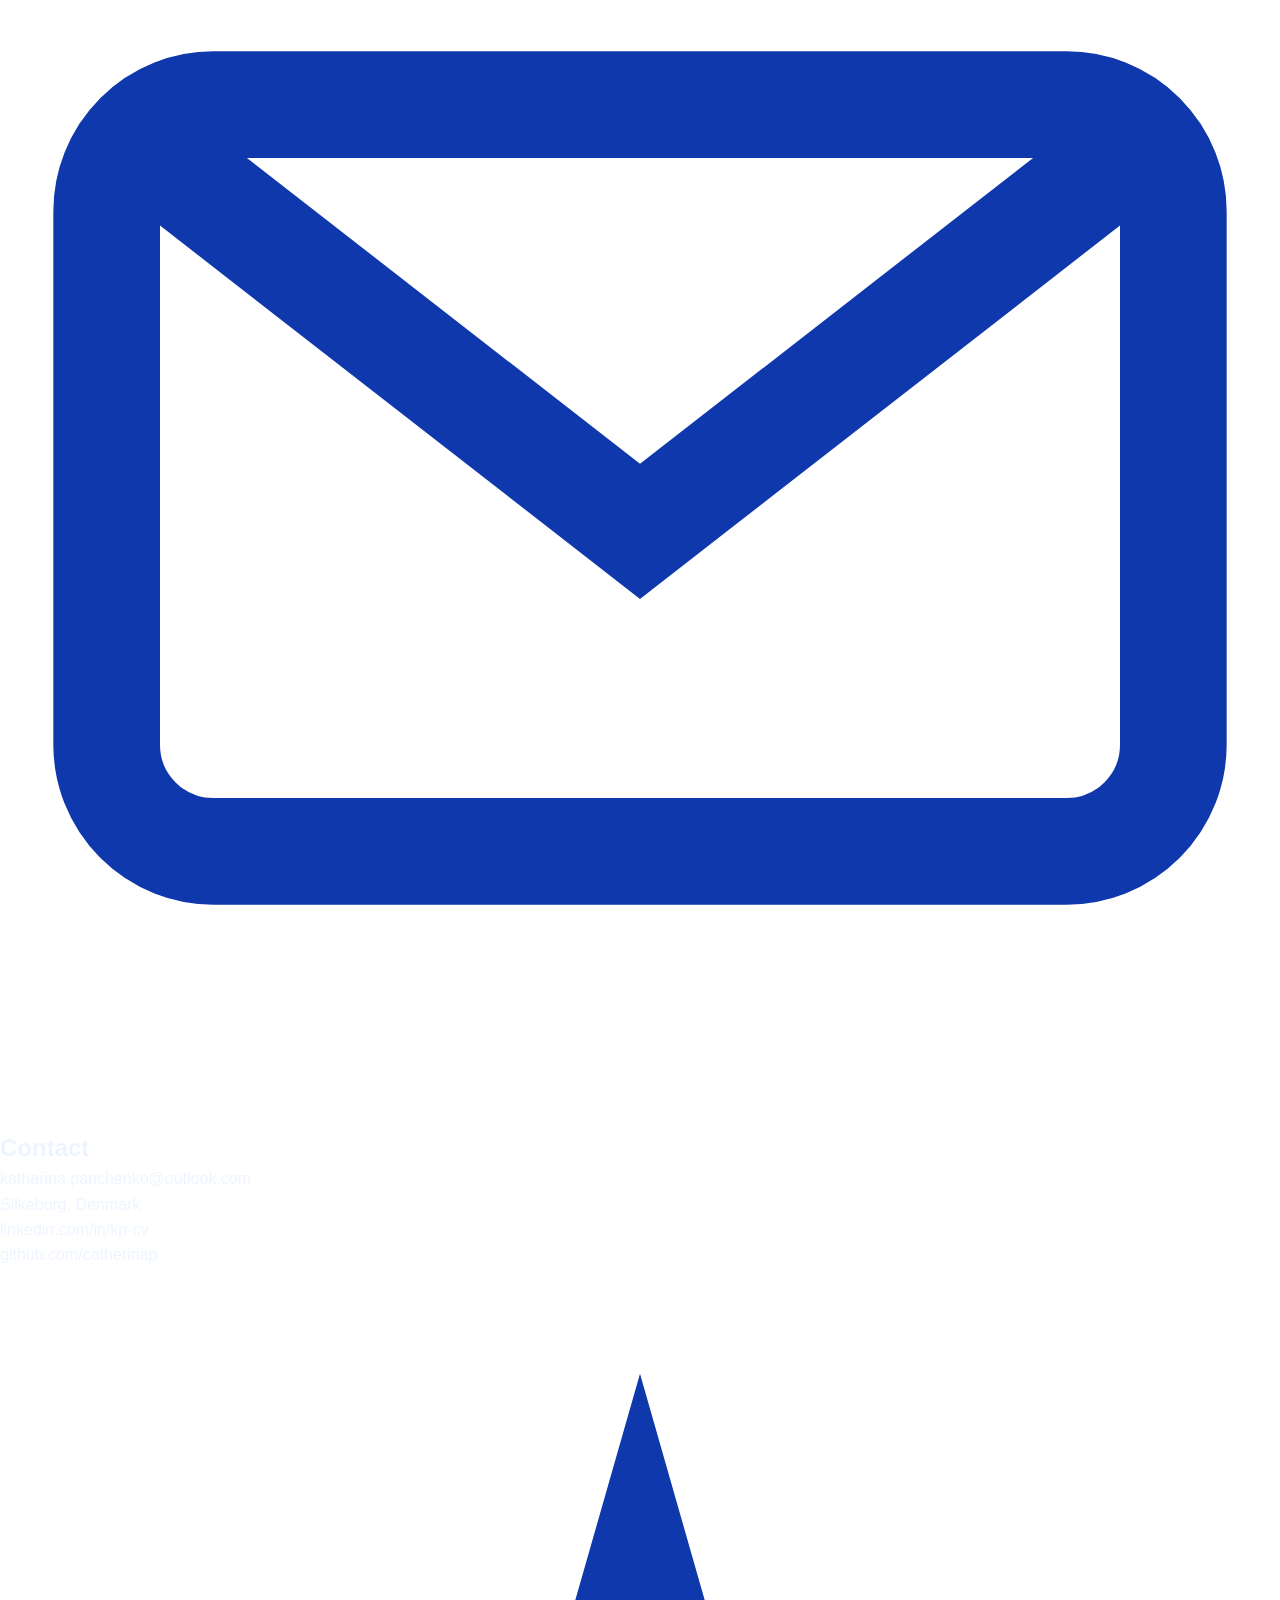
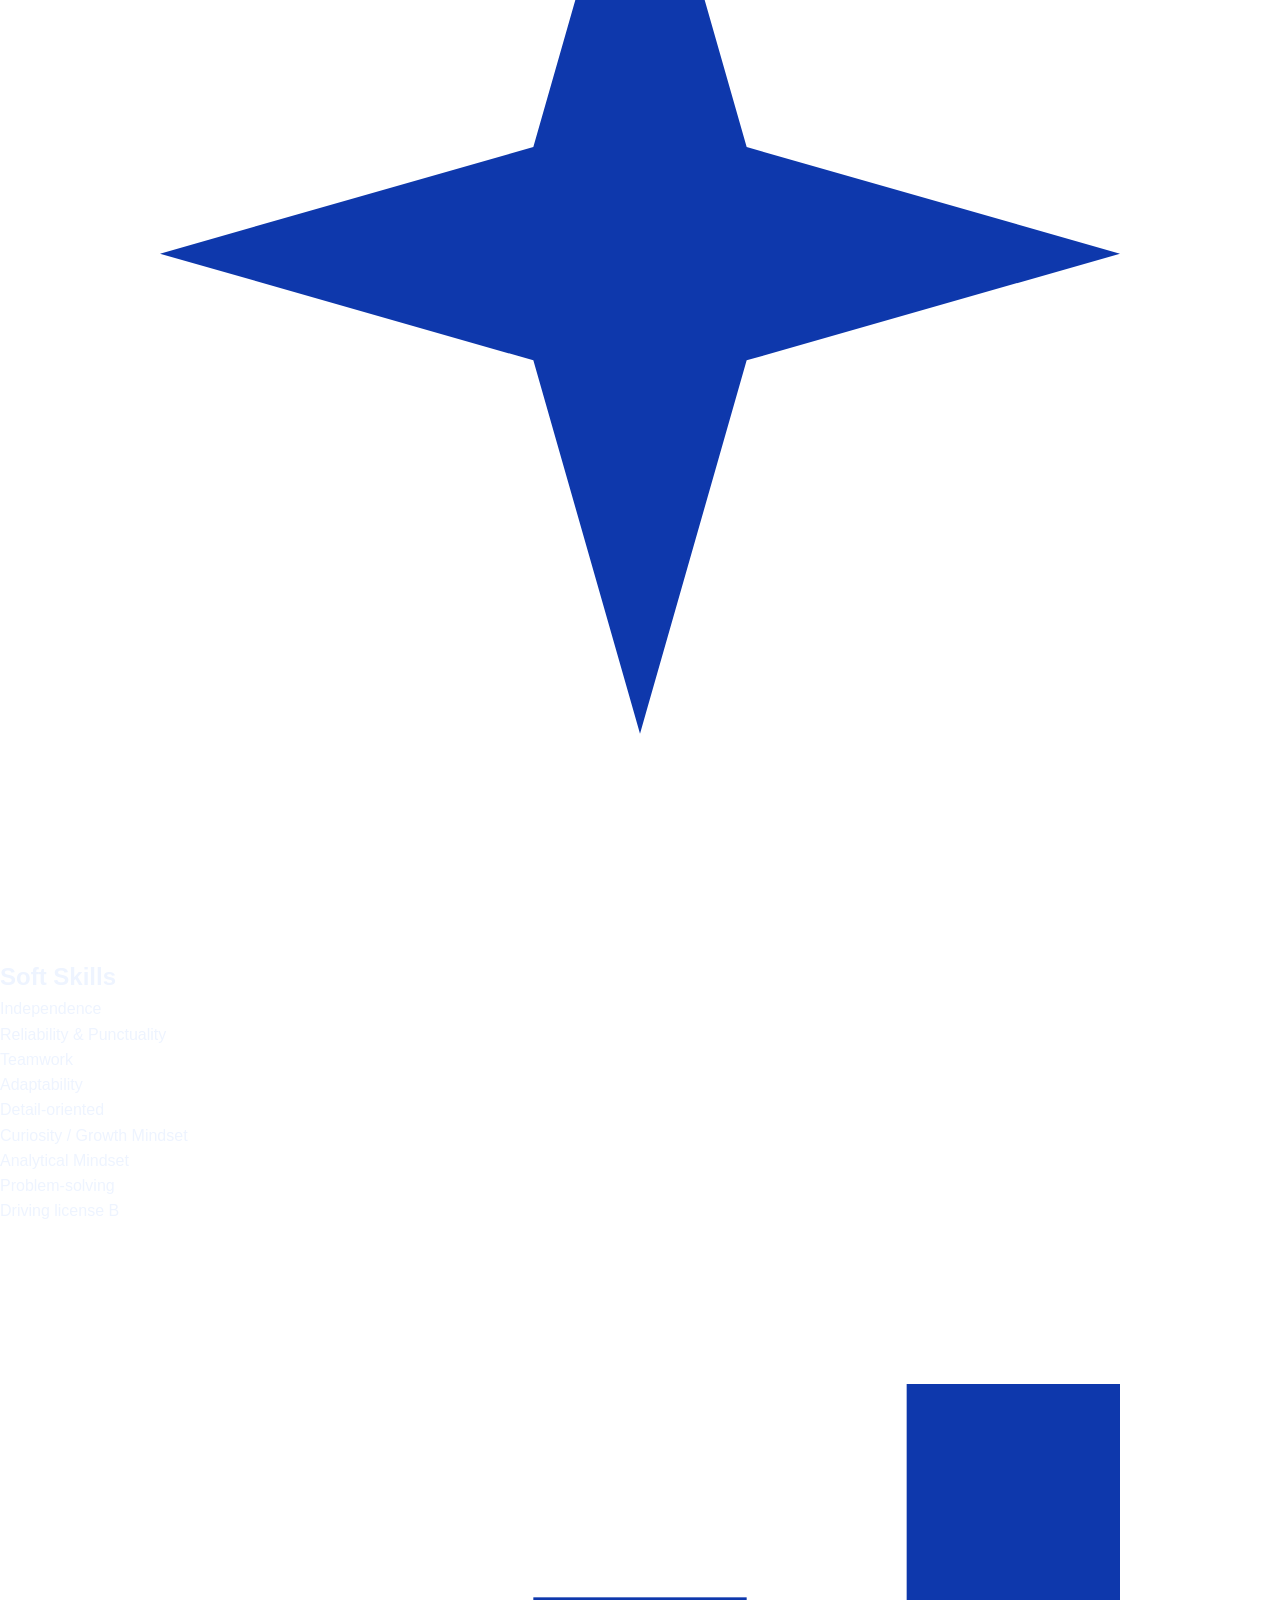
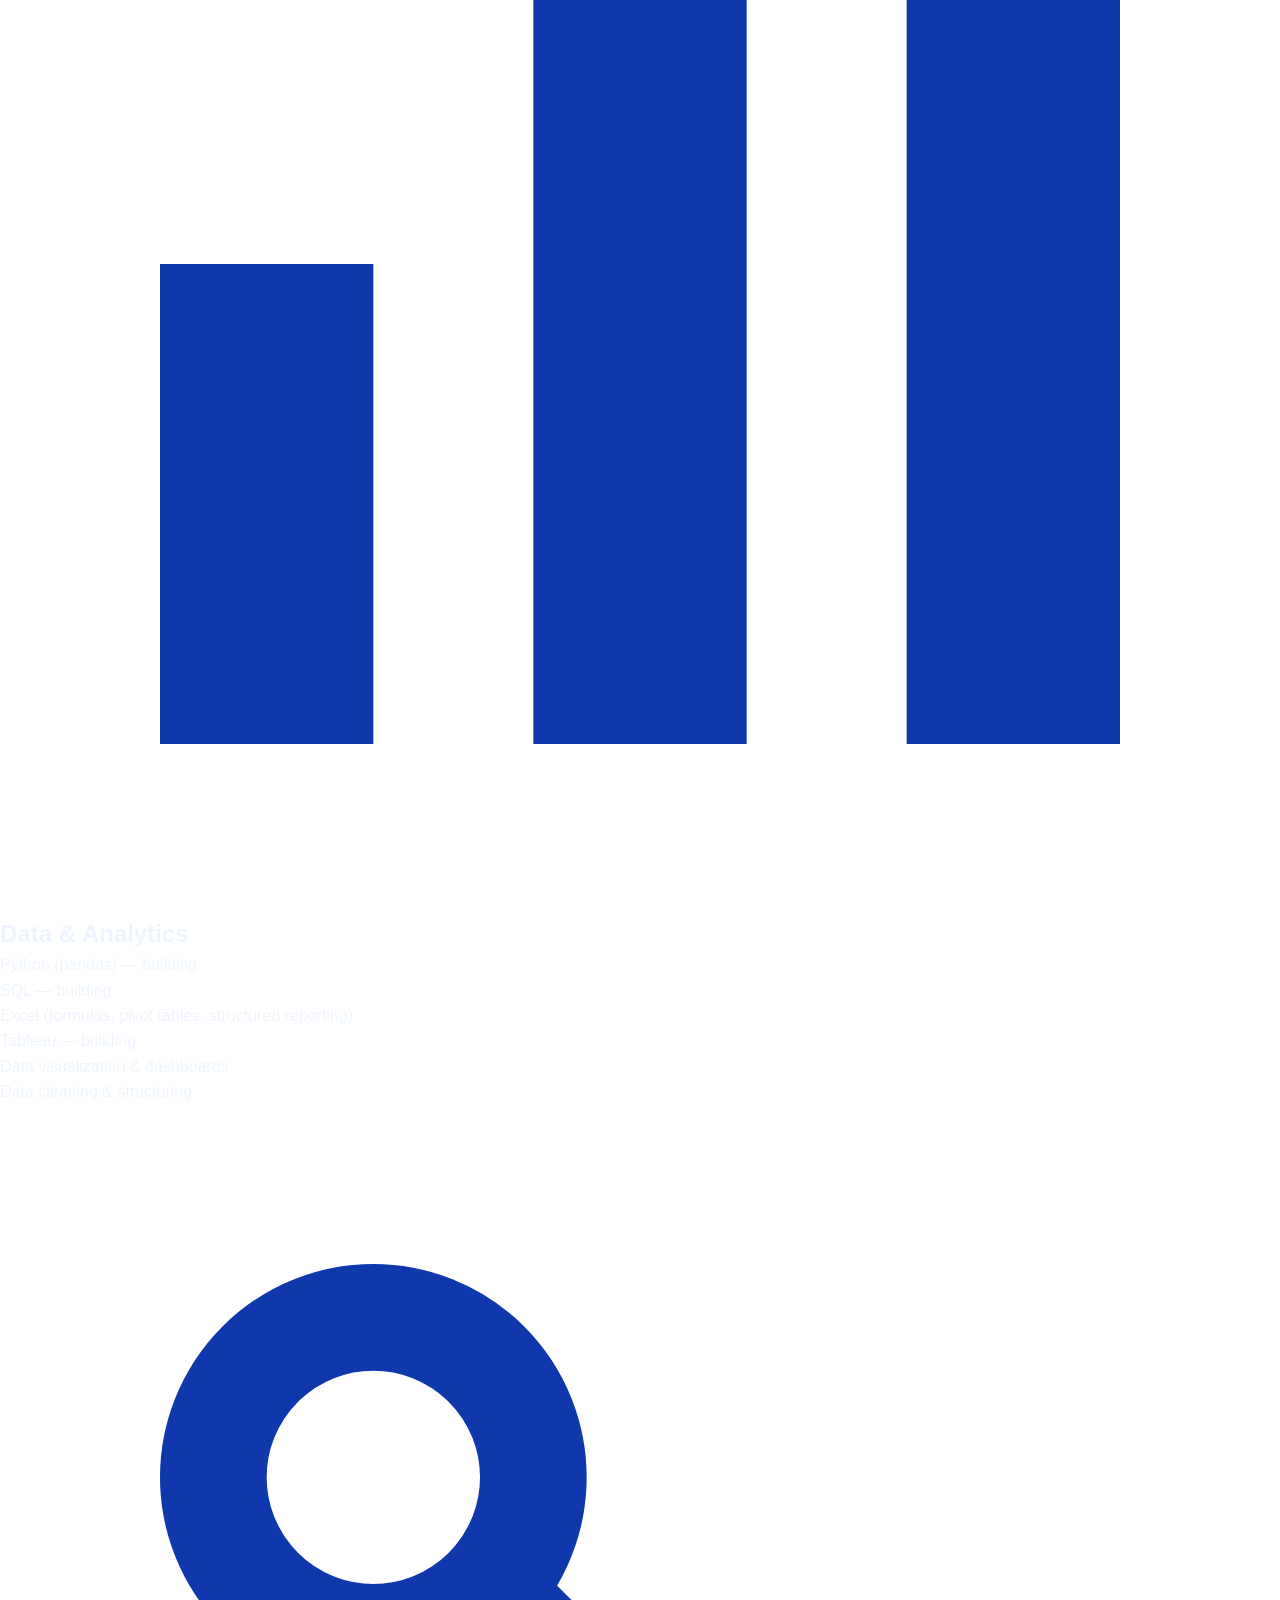
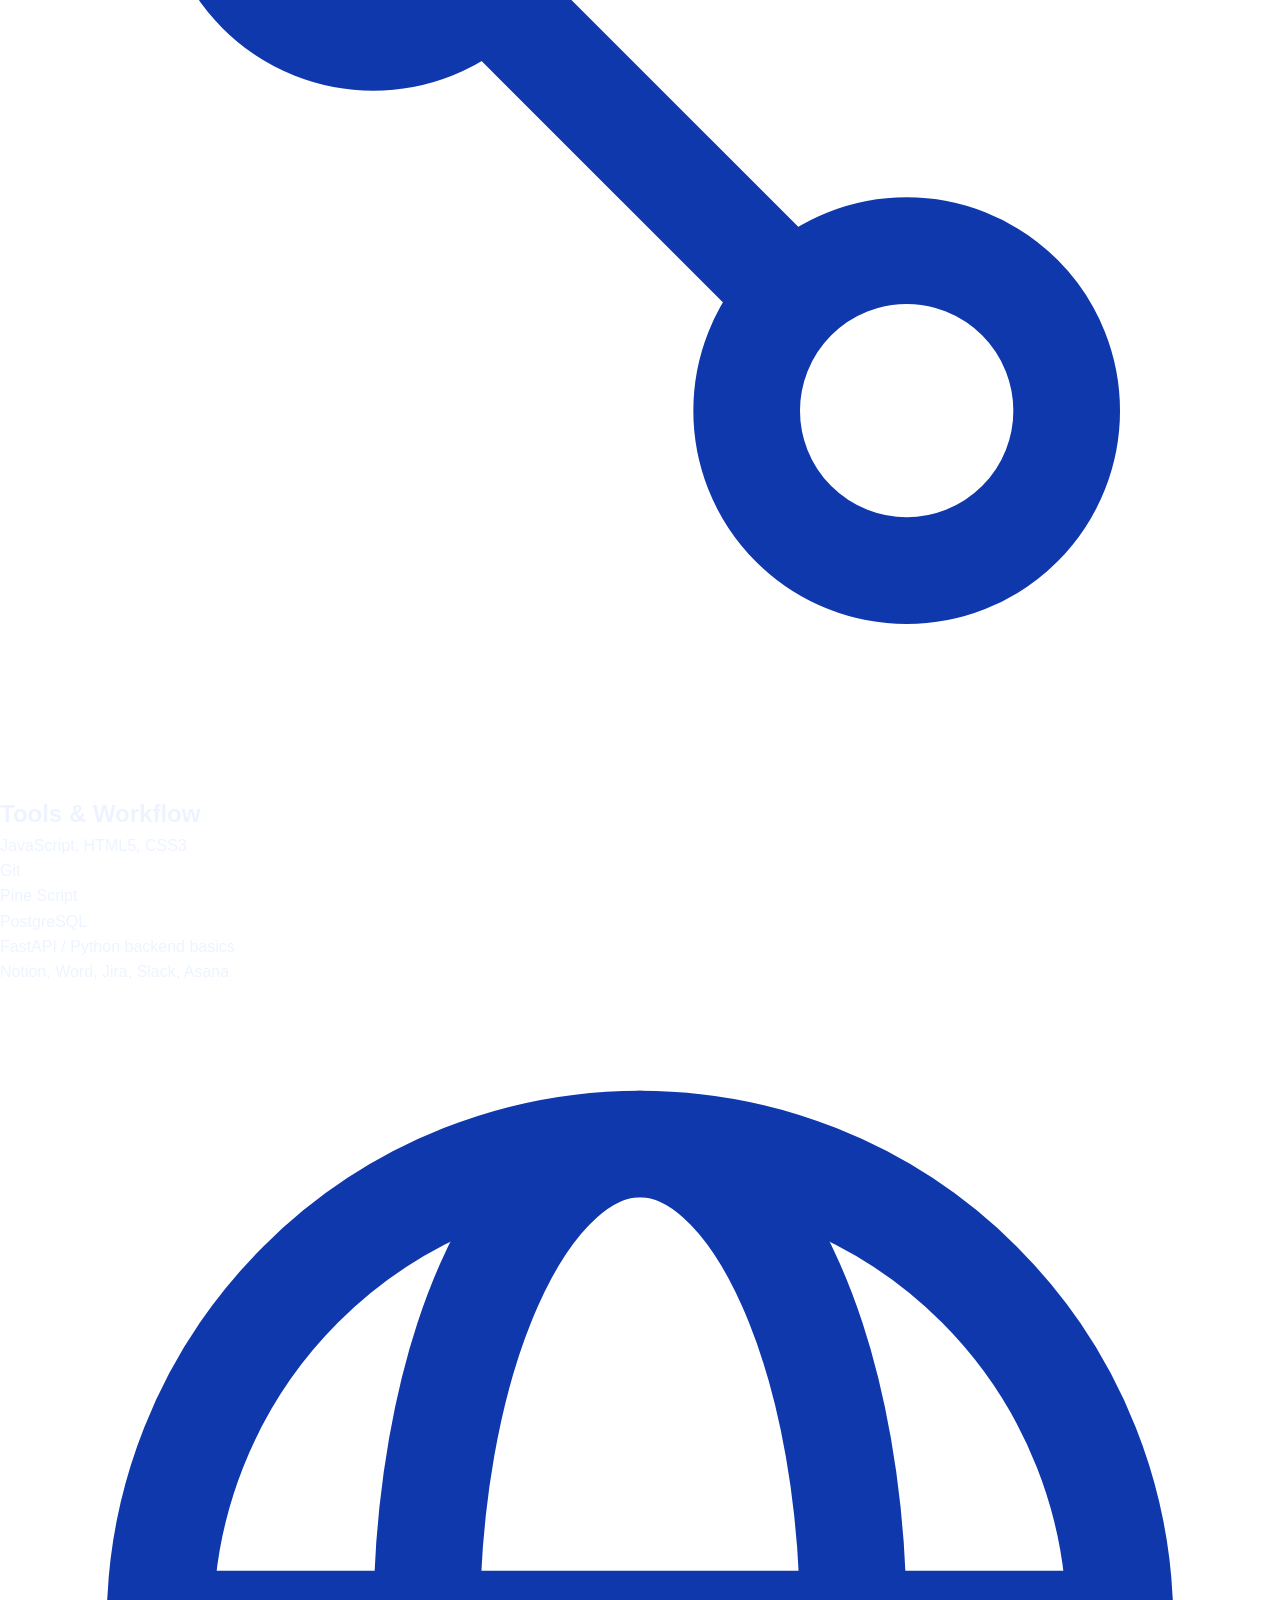
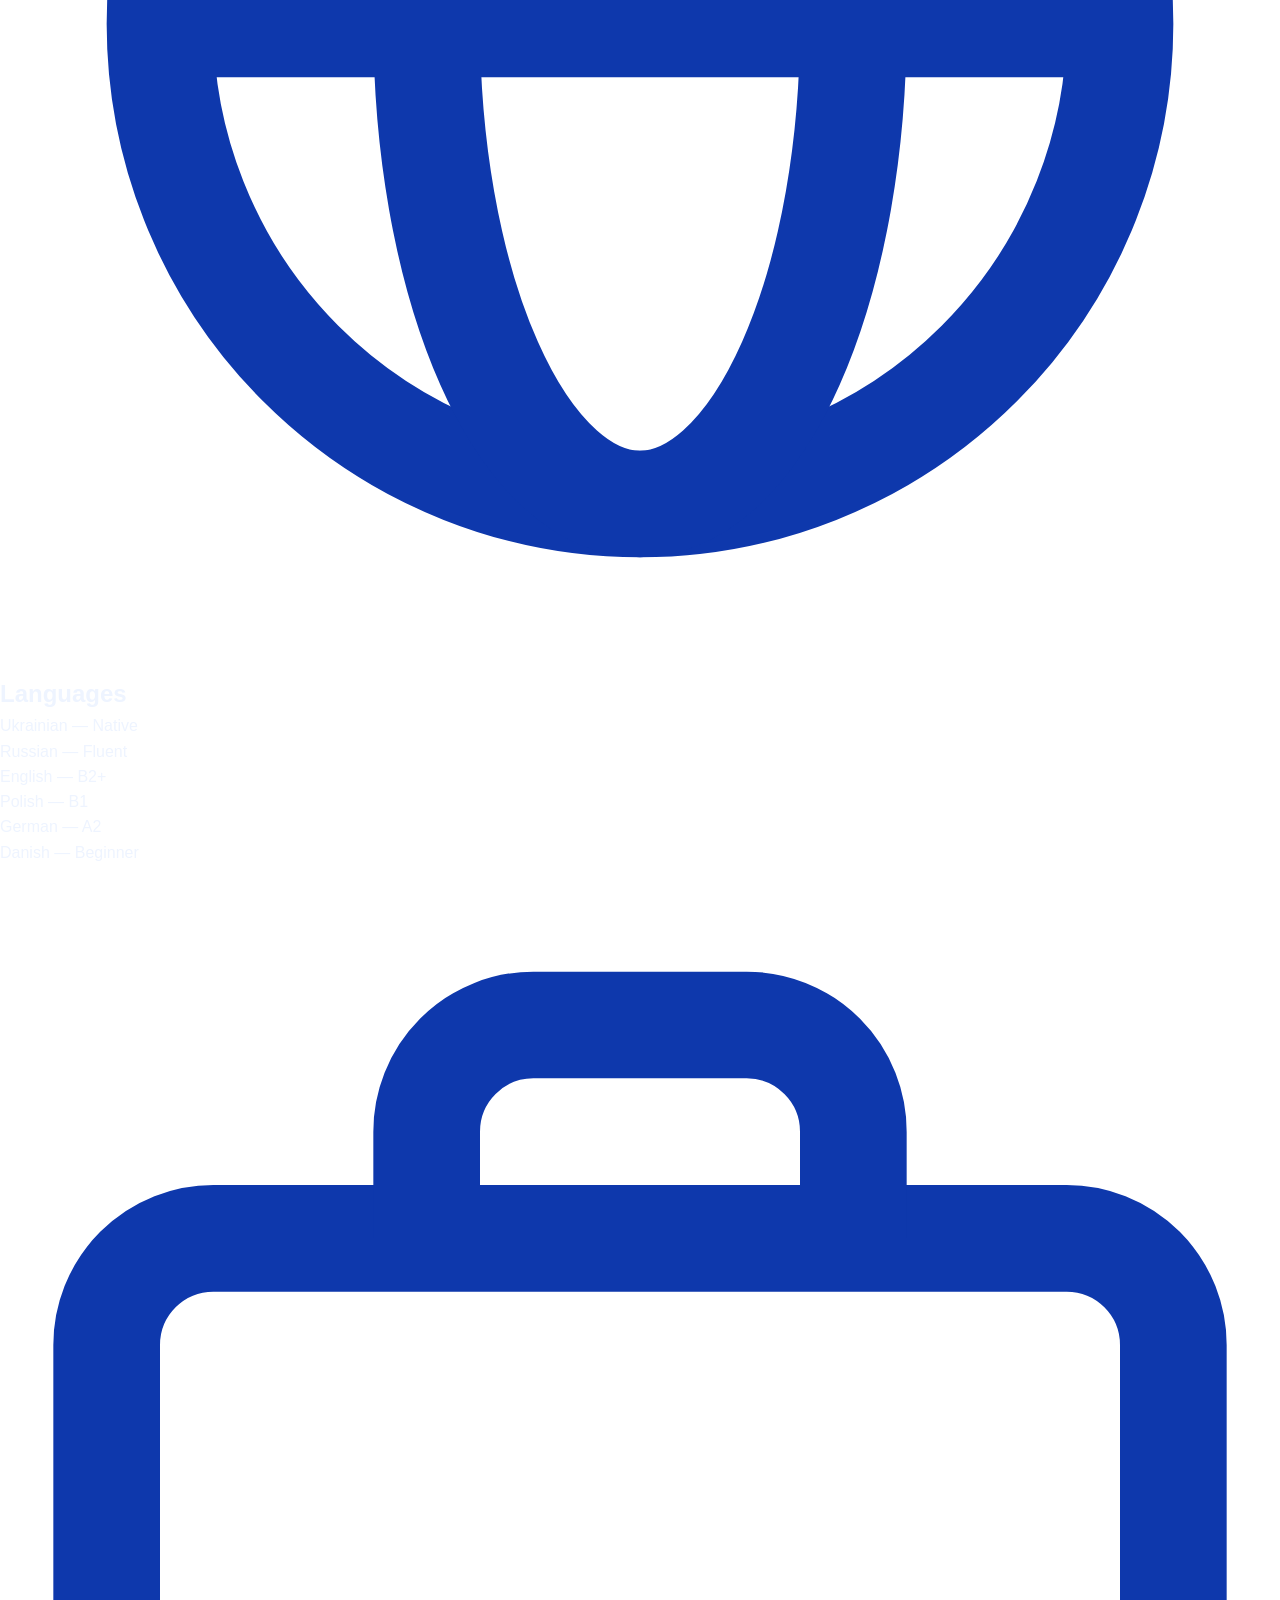
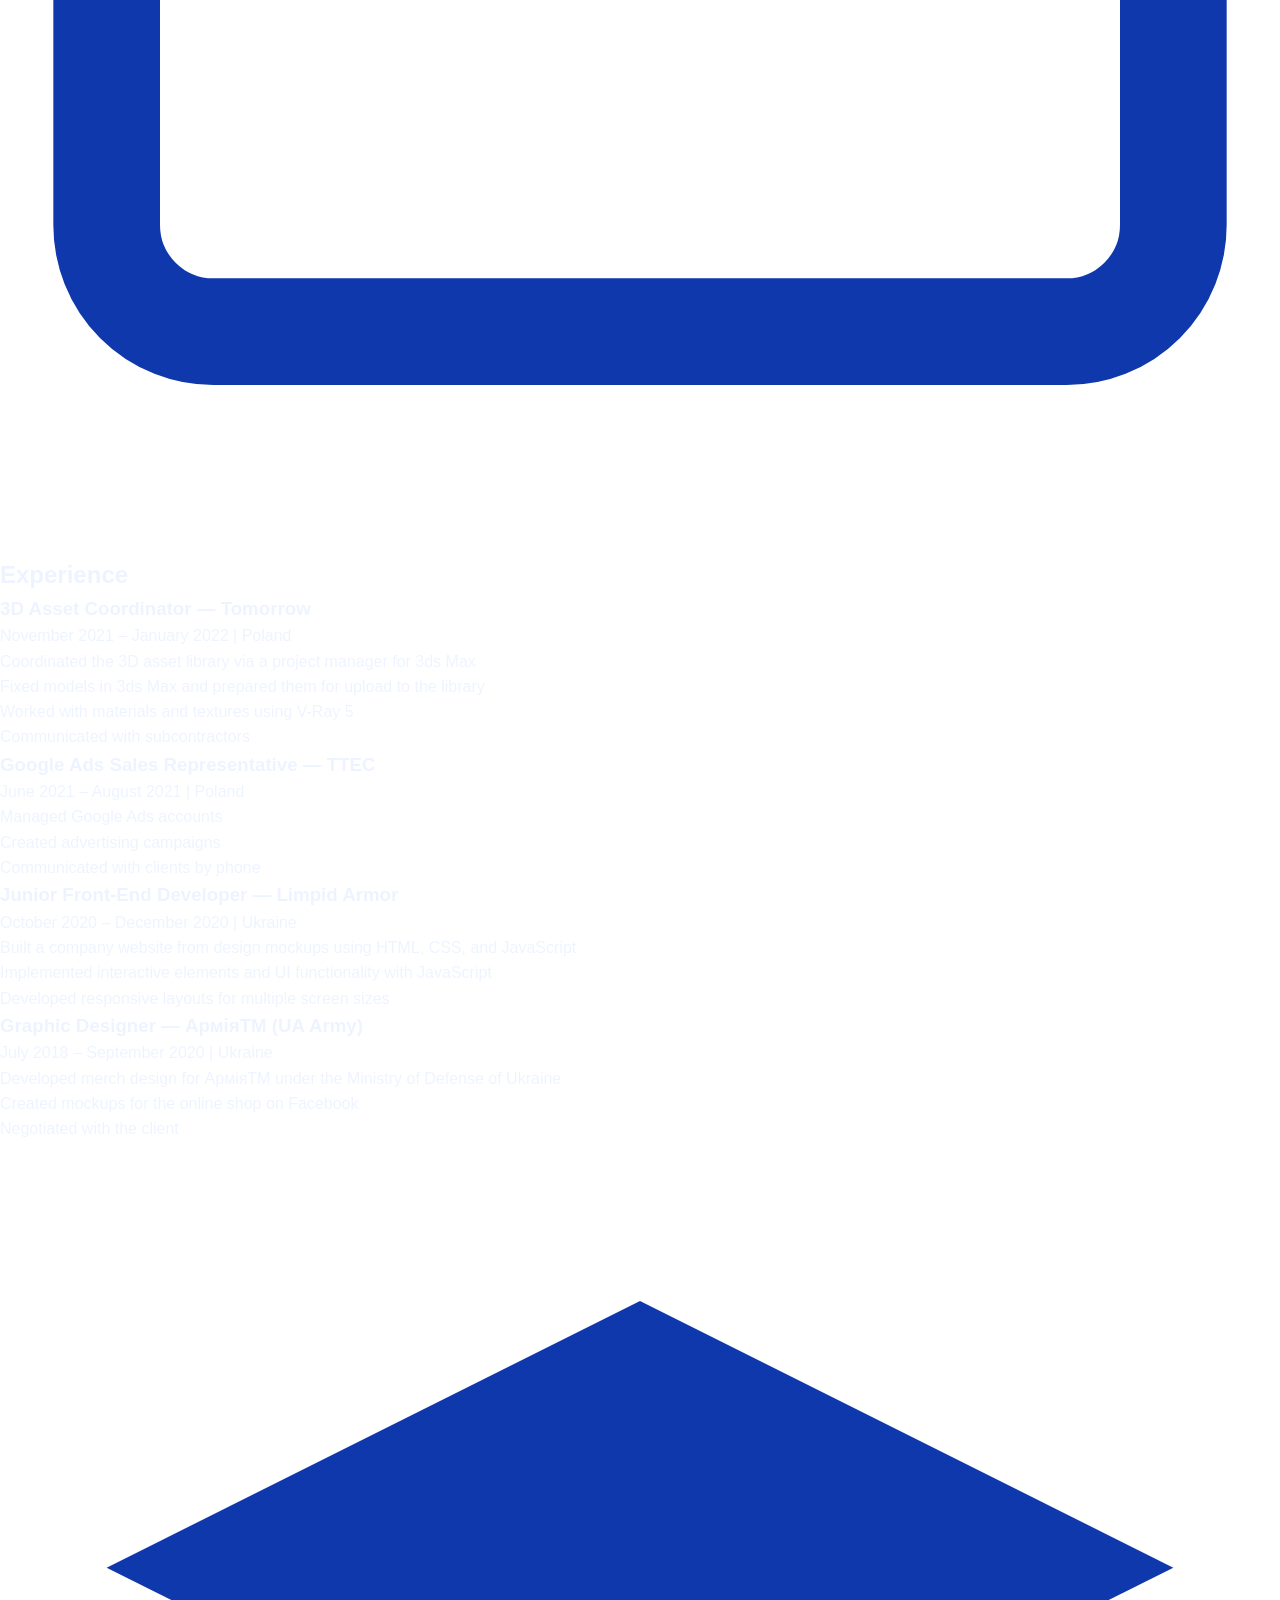
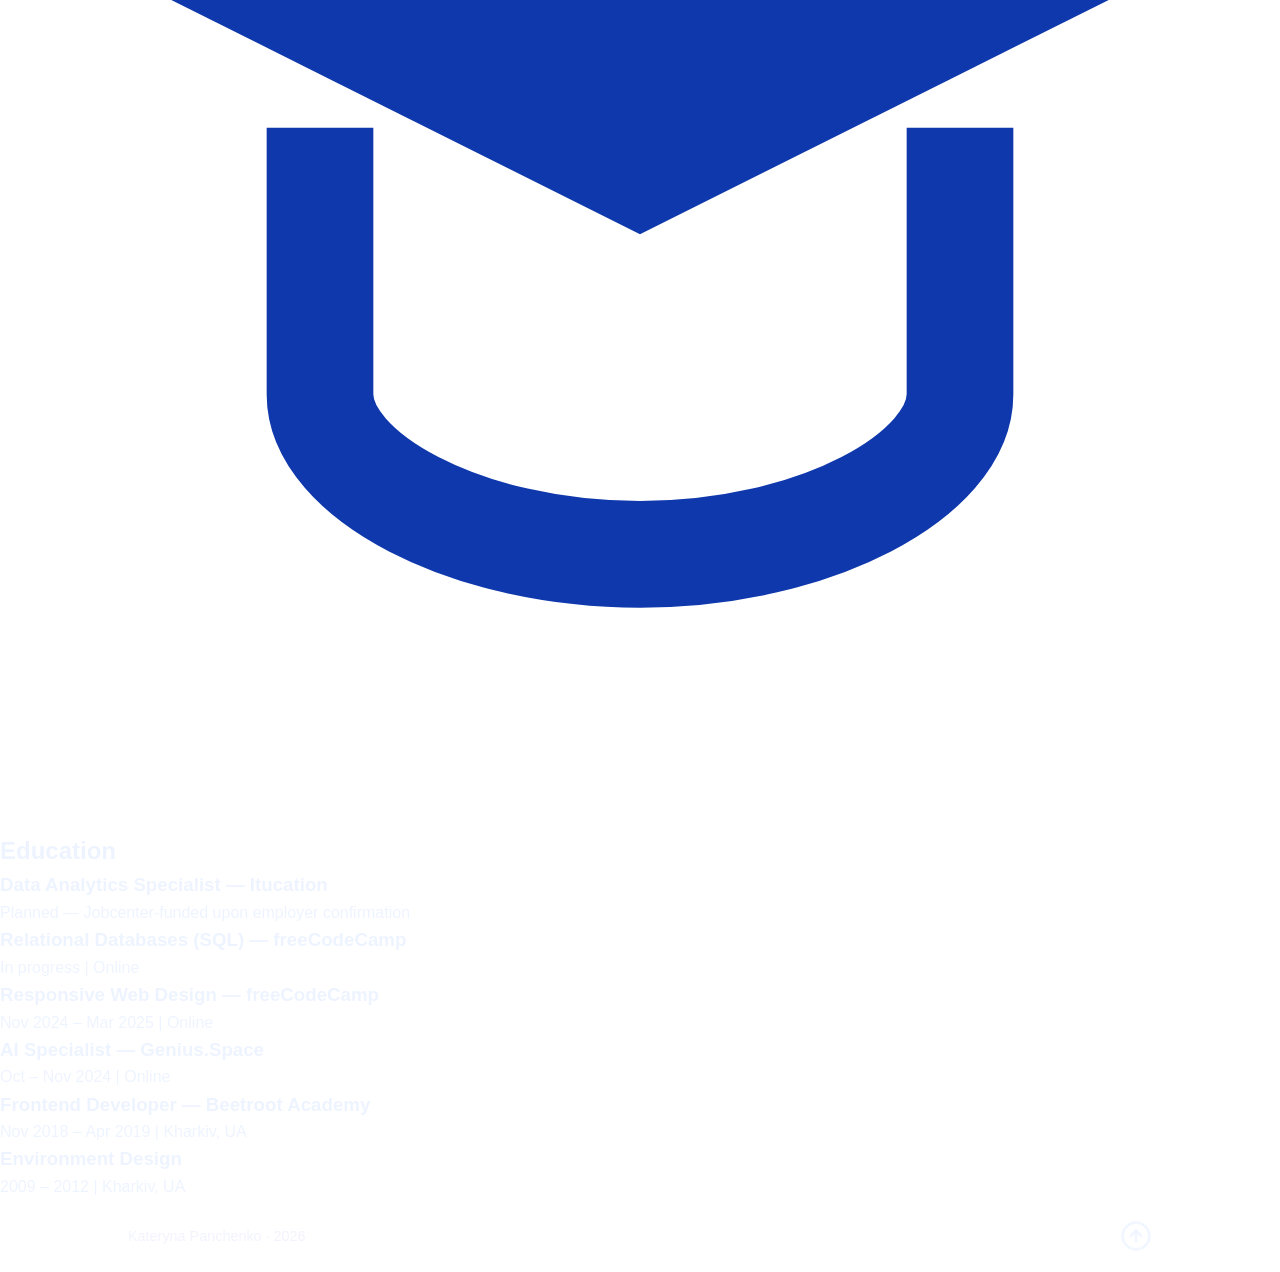
==== commit 73a1231c: "fix print cv" ====
--- a/resume.html
+++ b/resume.html
@@ -284,6 +284,168 @@
       </section>
     </main>
 
+    <div class="print-resume">
+      <div class="print-header">
+        <div class="print-photo-cell">
+          <img class="print-photo" src="img/avatar-Photoroom.png" alt="" />
+        </div>
+        <div class="print-header-navy">
+          <h1>Kateryna<br />Panchenko</h1>
+          <p class="print-summary" data-i18n="resume.summary">
+            Digital generalist moving into data analytics, with a background in frontend development, digital design, and self-built financial data
+            tools.
+          </p>
+        </div>
+      </div>
+
+      <div class="print-columns">
+        <aside class="print-col print-col-left">
+          <section class="print-block">
+            <h2><svg class="print-icon" viewBox="0 0 24 24"><rect x="2" y="5" width="20" height="14" rx="2" fill="none" stroke="#0e38ac" stroke-width="2"/><path d="M3 6l9 7 9-7" fill="none" stroke="#0e38ac" stroke-width="2"/></svg> Contact</h2>
+            <ul class="print-plain-list">
+              <li>katharina.panchenko@outlook.com</li>
+              <li>Silkeborg, Denmark</li>
+              <li>linkedin.com/in/kp-cv</li>
+              <li>github.com/catherinap</li>
+            </ul>
+          </section>
+
+          <section class="print-block">
+            <h2><svg class="print-icon" viewBox="0 0 24 24"><path d="M12 2l2 7 7 2-7 2-2 7-2-7-7-2 7-2z" fill="#0e38ac"/></svg> <span data-i18n="resume.skills.other.kicker">Soft Skills</span></h2>
+            <ul class="print-plain-list">
+              <li data-i18n="resume.skills.other.chip1">Independence</li>
+              <li data-i18n="resume.skills.other.chip2">Reliability &amp; Punctuality</li>
+              <li data-i18n="resume.skills.other.chip3">Teamwork</li>
+              <li data-i18n="resume.skills.other.chip4">Adaptability</li>
+              <li data-i18n="resume.skills.other.chip5">Detail-oriented</li>
+              <li data-i18n="resume.skills.other.chip7">Curiosity / Growth Mindset</li>
+              <li data-i18n="resume.skills.other.chip8">Analytical Mindset</li>
+              <li data-i18n="resume.skills.other.chip9">Problem-solving</li>
+              <li data-i18n="resume.skills.other.chip6">Driving license B</li>
+            </ul>
+          </section>
+
+          <section class="print-block">
+            <h2><svg class="print-icon" viewBox="0 0 24 24"><rect x="3" y="12" width="4" height="9" fill="#0e38ac"/><rect x="10" y="7" width="4" height="14" fill="#0e38ac"/><rect x="17" y="3" width="4" height="18" fill="#0e38ac"/></svg> <span data-i18n="resume.skills.data.kicker">Data &amp; Analytics</span></h2>
+            <ul class="print-plain-list">
+              <li data-i18n="resume.skills.data.li1">Python (pandas) — building</li>
+              <li data-i18n="resume.skills.data.li2">SQL — building</li>
+              <li data-i18n="resume.skills.data.li3">Excel (formulas, pivot tables, structured reporting)</li>
+              <li data-i18n="resume.skills.data.li4">Tableau — building</li>
+              <li data-i18n="resume.skills.data.li5">Data visualization &amp; dashboards</li>
+              <li data-i18n="resume.skills.data.li6">Data cleaning &amp; structuring</li>
+            </ul>
+          </section>
+
+          <section class="print-block">
+            <h2><svg class="print-icon" viewBox="0 0 24 24"><circle cx="7" cy="7" r="3" fill="none" stroke="#0e38ac" stroke-width="2"/><circle cx="17" cy="17" r="3" fill="none" stroke="#0e38ac" stroke-width="2"/><path d="M9 9l6 6" stroke="#0e38ac" stroke-width="2"/></svg> <span data-i18n="resume.skills.tools.kicker">Tools &amp; Workflow</span></h2>
+            <ul class="print-plain-list">
+              <li>JavaScript, HTML5, CSS3</li>
+              <li>Git</li>
+              <li>Pine Script</li>
+              <li>PostgreSQL</li>
+              <li>FastAPI / Python backend basics</li>
+              <li>Notion, Word, Jira, Slack, Asana</li>
+            </ul>
+          </section>
+
+          <section class="print-block">
+            <h2><svg class="print-icon" viewBox="0 0 24 24"><circle cx="12" cy="12" r="9" fill="none" stroke="#0e38ac" stroke-width="2"/><ellipse cx="12" cy="12" rx="4" ry="9" fill="none" stroke="#0e38ac" stroke-width="2"/><line x1="3" y1="12" x2="21" y2="12" stroke="#0e38ac" stroke-width="2"/></svg> <span data-i18n="resume.skills.lang.kicker">Languages</span></h2>
+            <ul class="print-plain-list">
+              <li><span data-i18n="resume.lang.uk.name">Ukrainian</span> — <span data-i18n="resume.lang.uk.level">Native</span></li>
+              <li><span data-i18n="resume.lang.ru.name">Russian</span> — <span data-i18n="resume.lang.ru.level">Fluent</span></li>
+              <li><span data-i18n="resume.lang.en.name">English</span> — <span data-i18n="resume.lang.en.level">B2+</span></li>
+              <li><span data-i18n="resume.lang.pl.name">Polish</span> — <span data-i18n="resume.lang.pl.level">B1</span></li>
+              <li><span data-i18n="resume.lang.de.name">German</span> — <span data-i18n="resume.lang.de.level">A2</span></li>
+              <li><span data-i18n="resume.lang.da.name">Danish</span> — <span data-i18n="resume.lang.da.level">Beginner</span></li>
+            </ul>
+          </section>
+        </aside>
+
+        <main class="print-col print-col-right">
+          <section class="print-block">
+            <h2><svg class="print-icon" viewBox="0 0 24 24"><rect x="2" y="7" width="20" height="13" rx="2" fill="none" stroke="#0e38ac" stroke-width="2"/><path d="M8 7V5a2 2 0 012-2h4a2 2 0 012 2v2" fill="none" stroke="#0e38ac" stroke-width="2"/></svg> <span data-i18n="resume.exp.kicker">Experience</span></h2>
+
+            <div class="print-entry">
+              <h3><span data-i18n="resume.exp.role1.title">3D Asset Coordinator — Tomorrow</span></h3>
+              <div class="print-dates" data-i18n="resume.exp.role1.dates">Nov 2021 – Jan 2022 | Poland</div>
+              <ul class="print-entry-bullets">
+                <li data-i18n="resume.exp.role1.li1">Coordinated the 3D asset library via a project manager for 3ds Max</li>
+                <li data-i18n="resume.exp.role1.li2">Fixed models in 3ds Max and prepared them for upload to the library</li>
+                <li data-i18n="resume.exp.role1.li3">Worked with materials and textures using V-Ray 5</li>
+                <li data-i18n="resume.exp.role1.li4">Communicated with subcontractors</li>
+              </ul>
+            </div>
+
+            <div class="print-entry">
+              <h3><span data-i18n="resume.exp.role2.title">Google Ads Sales Representative — TTEC</span></h3>
+              <div class="print-dates" data-i18n="resume.exp.role2.dates">Jun 2021 – Aug 2021 | Poland</div>
+              <ul class="print-entry-bullets">
+                <li data-i18n="resume.exp.role2.li1">Managed Google Ads accounts</li>
+                <li data-i18n="resume.exp.role2.li2">Created advertising campaigns</li>
+                <li data-i18n="resume.exp.role2.li3">Communicated with clients by phone</li>
+              </ul>
+            </div>
+
+            <div class="print-entry">
+              <h3><span data-i18n="resume.exp.role3.title">Junior Front-End Developer — Limpid Armor</span></h3>
+              <div class="print-dates" data-i18n="resume.exp.role3.dates">Oct 2020 – Dec 2020 | Ukraine</div>
+              <ul class="print-entry-bullets">
+                <li data-i18n="resume.exp.role3.li1">Built a company website from design mockups using HTML, CSS, and JavaScript</li>
+                <li data-i18n="resume.exp.role3.li2">Implemented interactive elements and UI functionality with JavaScript</li>
+                <li data-i18n="resume.exp.role3.li3">Developed responsive layouts for multiple screen sizes</li>
+              </ul>
+            </div>
+
+            <div class="print-entry">
+              <h3><span data-i18n="resume.exp.role4.title">Graphic Designer — АрміяTM (UA Army)</span></h3>
+              <div class="print-dates" data-i18n="resume.exp.role4.dates">Jul 2018 – Sep 2020 | Ukraine</div>
+              <ul class="print-entry-bullets">
+                <li data-i18n="resume.exp.role4.li1">Developed merch design for АрміяTM under the Ministry of Defense of Ukraine</li>
+                <li data-i18n="resume.exp.role4.li2">Created mockups for the online shop on Facebook</li>
+                <li data-i18n="resume.exp.role4.li3">Negotiated with the client</li>
+              </ul>
+            </div>
+          </section>
+
+          <section class="print-block">
+            <h2><svg class="print-icon" viewBox="0 0 24 24"><path d="M12 3L2 8l10 5 10-5-10-5z" fill="#0e38ac"/><path d="M6 11v5c0 1.5 2.7 3 6 3s6-1.5 6-3v-5" fill="none" stroke="#0e38ac" stroke-width="2"/></svg> <span data-i18n="resume.edu.kicker">Education</span></h2>
+
+            <div class="print-entry">
+              <h3>Data Analytics Specialist — Itucation</h3>
+              <div class="print-dates" data-i18n="resume.edu.item0.status">Planned — Jobcenter-funded upon employer confirmation</div>
+            </div>
+
+            <div class="print-entry">
+              <h3 class="print-edu-link">Relational Databases (SQL) — freeCodeCamp</h3>
+              <div class="print-dates">In progress | Online</div>
+            </div>
+
+            <div class="print-entry">
+              <h3 class="print-edu-link">Responsive Web Design — freeCodeCamp</h3>
+              <div class="print-dates">Nov 2024 – Mar 2025 | Online</div>
+            </div>
+
+            <div class="print-entry">
+              <h3 class="print-edu-link">AI Specialist — Genius.Space</h3>
+              <div class="print-dates">Oct – Nov 2024 | Online</div>
+            </div>
+
+            <div class="print-entry">
+              <h3 class="print-edu-link">Frontend Developer — Beetroot Academy</h3>
+              <div class="print-dates">Nov 2018 – Apr 2019 | Kharkiv, UA</div>
+            </div>
+
+            <div class="print-entry">
+              <h3><span data-i18n="resume.edu.item4.title">Environment Design</span></h3>
+              <div class="print-dates">2009 – 2012 | Kharkiv, UA</div>
+            </div>
+          </section>
+        </main>
+      </div>
+    </div>
+
+
     <footer class="footer">
       <div class="container footer-inner">
         <span>Kateryna Panchenko · 2026</span>
@@ -395,4 +557,4 @@
       updateScrollProgress();
     </script>
   </body>
-</html>
+</html>
--- a/style.css
+++ b/style.css
@@ -1281,15 +1281,18 @@
 @media print {
   @page {
     size: A4;
-    margin: 14mm;
+  }
+
+  * {
+    -webkit-print-color-adjust: exact !important;
+    print-color-adjust: exact !important;
   }
 
   .navbar,
   #scroll-progress,
-  .lang-toggle,
+  main#top,
   .footer,
   .site-grid,
-  .no-print,
   #lightbox {
     display: none !important;
   }
@@ -1297,140 +1300,172 @@
   html,
   body {
     background: #ffffff !important;
-    color: #131d2e !important;
-  }
-
-  .section,
-  .section-light {
-    background: #ffffff !important;
-    color: #131d2e !important;
-    padding: 6px 0 !important;
-  }
-
-  .container {
-    width: 100% !important;
-  }
-
-  .hero {
-    padding-top: 0 !important;
-  }
-
-  .hero-layout {
-    grid-template-columns: 1fr !important;
-    gap: 18px !important;
-  }
-
-  .resume-photo-panel {
-    flex-direction: row;
-    justify-content: flex-start;
-    gap: 16px;
-  }
-
-  .resume-portrait {
-    width: 90px !important;
-    filter: none !important;
-  }
-
-  .resume-name-panel {
-    text-align: left;
-    border: none !important;
-    background: none !important;
-    box-shadow: none !important;
-    padding: 0 !important;
-  }
-
-  .hero-panel {
-    background: none !important;
-    border: 1px solid #ddd !important;
-    box-shadow: none !important;
-  }
-
-  .mini-kicker,
-  .section-kicker,
-  .section-kicker-dark,
-  .mini-kicker-dark {
-    color: #0e38ac !important;
-  }
-
-  .section-title,
-  .section-title-dark,
-  h1,
-  h2,
-  h3 {
-    color: #131d2e !important;
-  }
-
-  .hero-lead,
-  .section-intro,
-  .section-intro-dark,
-  .content-block p,
-  .bullet-list li,
-  p {
-    color: #2a2a2a !important;
-  }
-
-  a {
-    color: #0e38ac !important;
-    text-decoration: none !important;
-  }
-
-  .chip-list li,
-  .dark-chips li {
-    border-color: #ccc !important;
-    background: none !important;
-    color: #131d2e !important;
-  }
-
-  .content-block,
-  .journey-card {
-    border-color: #ddd !important;
-    page-break-inside: avoid;
+    color: #1a2233 !important;
+  }
+
+  .print-resume {
+    display: block !important;
+    font-family: Inter, Arial, Helvetica, sans-serif;
+    font-size: 9pt;
+    line-height: 1.42;
+    color: #1a2233;
+    overflow: hidden;
+  }
+
+  /* ── Header row: photo cell (glow) + navy name/summary cell ─────── */
+  .print-header {
+    background: linear-gradient(240deg, var(--grad-dark) 20%, var(--panel-color-light) 70%, var(--grad-end) 100%);
+    display: grid;
+    grid-template-columns: 33% 1fr;
+  }
+
+  .print-photo-cell {
+    display: flex;
+    align-items: center;
+    justify-content: center;
+  }
+
+  .print-photo {
+    filter: drop-shadow(0 22px 45px rgba(61, 119, 255, 0.45));
+  }
+
+  .print-header-navy {
+    color: #ffffff;
+    padding: 8mm 10mm;
+    display: flex;
+    flex-direction: column;
+    justify-content: center;
+  }
+
+  .print-header-navy h1 {
+    font-family: Georgia, "Times New Roman", serif;
+    font-weight: 700;
+    font-size: 23pt;
+    line-height: 1.15;
+    letter-spacing: 0.03em;
+    margin-bottom: 8px;
+    color: #ffffff;
+  }
+
+  .print-summary {
+    font-size: 8.3pt;
+    color: #d3e0f7;
+    max-width: 96%;
+  }
+
+  /* ── Two-column body, same proportions as the header ─────────────── */
+  .print-columns {
+    display: grid;
+    grid-template-columns: 33% 1fr;
+  }
+
+  .print-col-left {
+    background: #e8eef8;
+    padding: 8mm 6mm 8mm 10mm;
+  }
+
+  .print-col-right {
+    background: #ffffff;
+    padding: 8mm 10mm 8mm 8mm;
+  }
+
+  .print-block {
+    margin-bottom: 12px;
     break-inside: avoid;
   }
 
-  .two-column-blocks,
-  .project-list,
-  .journey-grid {
-    display: block !important;
-  }
-
-  .content-block,
-  .journey-card {
-    margin-bottom: 10px;
-  }
-
-  .fade-up,
-  .reveal {
-    opacity: 1 !important;
-    transform: none !important;
+  .print-block h2 {
+    font-size: 9pt;
+    font-weight: 800;
+    color: #0e38ac;
+    margin-bottom: 7px;
+    display: flex;
+    align-items: center;
+    gap: 6px;
+  }
+
+  .print-icon {
+    width: 13px;
+    height: 13px;
+    flex-shrink: 0;
+  }
+
+  /* ── Left column lists ───────────────────────────────────────────── */
+  .print-plain-list {
+    list-style: none;
+    margin: 0;
+    padding: 0;
+  }
+
+  .print-plain-list li {
+    font-size: 8.2pt;
+    color: #33405c;
+    padding-left: 11px;
+    position: relative;
+    margin-bottom: 4px;
+  }
+
+  .print-plain-list li::before {
+    content: "";
+    position: absolute;
+    left: 0;
+    top: 5px;
+    width: 4px;
+    height: 4px;
+    border-radius: 50%;
+    background: #0e38ac;
+  }
+
+  /* ── Right column entries (Experience / Education) ──────────────── */
+  .print-entry {
+    margin-bottom: 9px;
+    break-inside: avoid;
+  }
+
+  .print-entry h3 {
+    font-size: 9pt;
+    font-weight: 700;
+    color: #1a2233;
+    margin: 0;
+  }
+
+  .print-edu-link {
+    text-decoration: underline;
+    text-decoration-color: #8892a8;
+  }
+
+  .print-dates {
+    font-size: 7.6pt;
+    color: #8892a8;
+    margin-top: 1px;
+  }
+
+  .print-entry-bullets {
+    list-style: none;
+    margin: 4px 0 0;
+    padding: 0;
+  }
+
+  .print-entry-bullets li {
+    font-size: 8.2pt;
+    color: #33405c;
+    padding-left: 11px;
+    position: relative;
+    margin-bottom: 2px;
+  }
+
+  .print-entry-bullets li::before {
+    content: "";
+    position: absolute;
+    left: 0;
+    top: 5px;
+    width: 4px;
+    height: 4px;
+    border-radius: 50%;
+    background: #0e38ac;
   }
 
   .placeholder-note {
-    background: none !important;
-    border: 1px solid #d99b00 !important;
-    color: #8a5c00 !important;
-  }
-
-    .three-column-blocks {
-      display: block !important;
-    }
-  
-  .skills-subgroup {
-    border-color: #ddd !important;
-  }
-
-  .lang-bar-track {
-    background: #e6e6e6 !important;
-  }
-
-  .lang-bar-fill {
-    background: #0e38ac !important;
-    transition: none !important;
-  }
-
-  .lang-bar-label,
-  .lang-bar-level {
-    color: #131d2e !important;
-  }
-}
-
+    display: none !important;
+  }
+}
